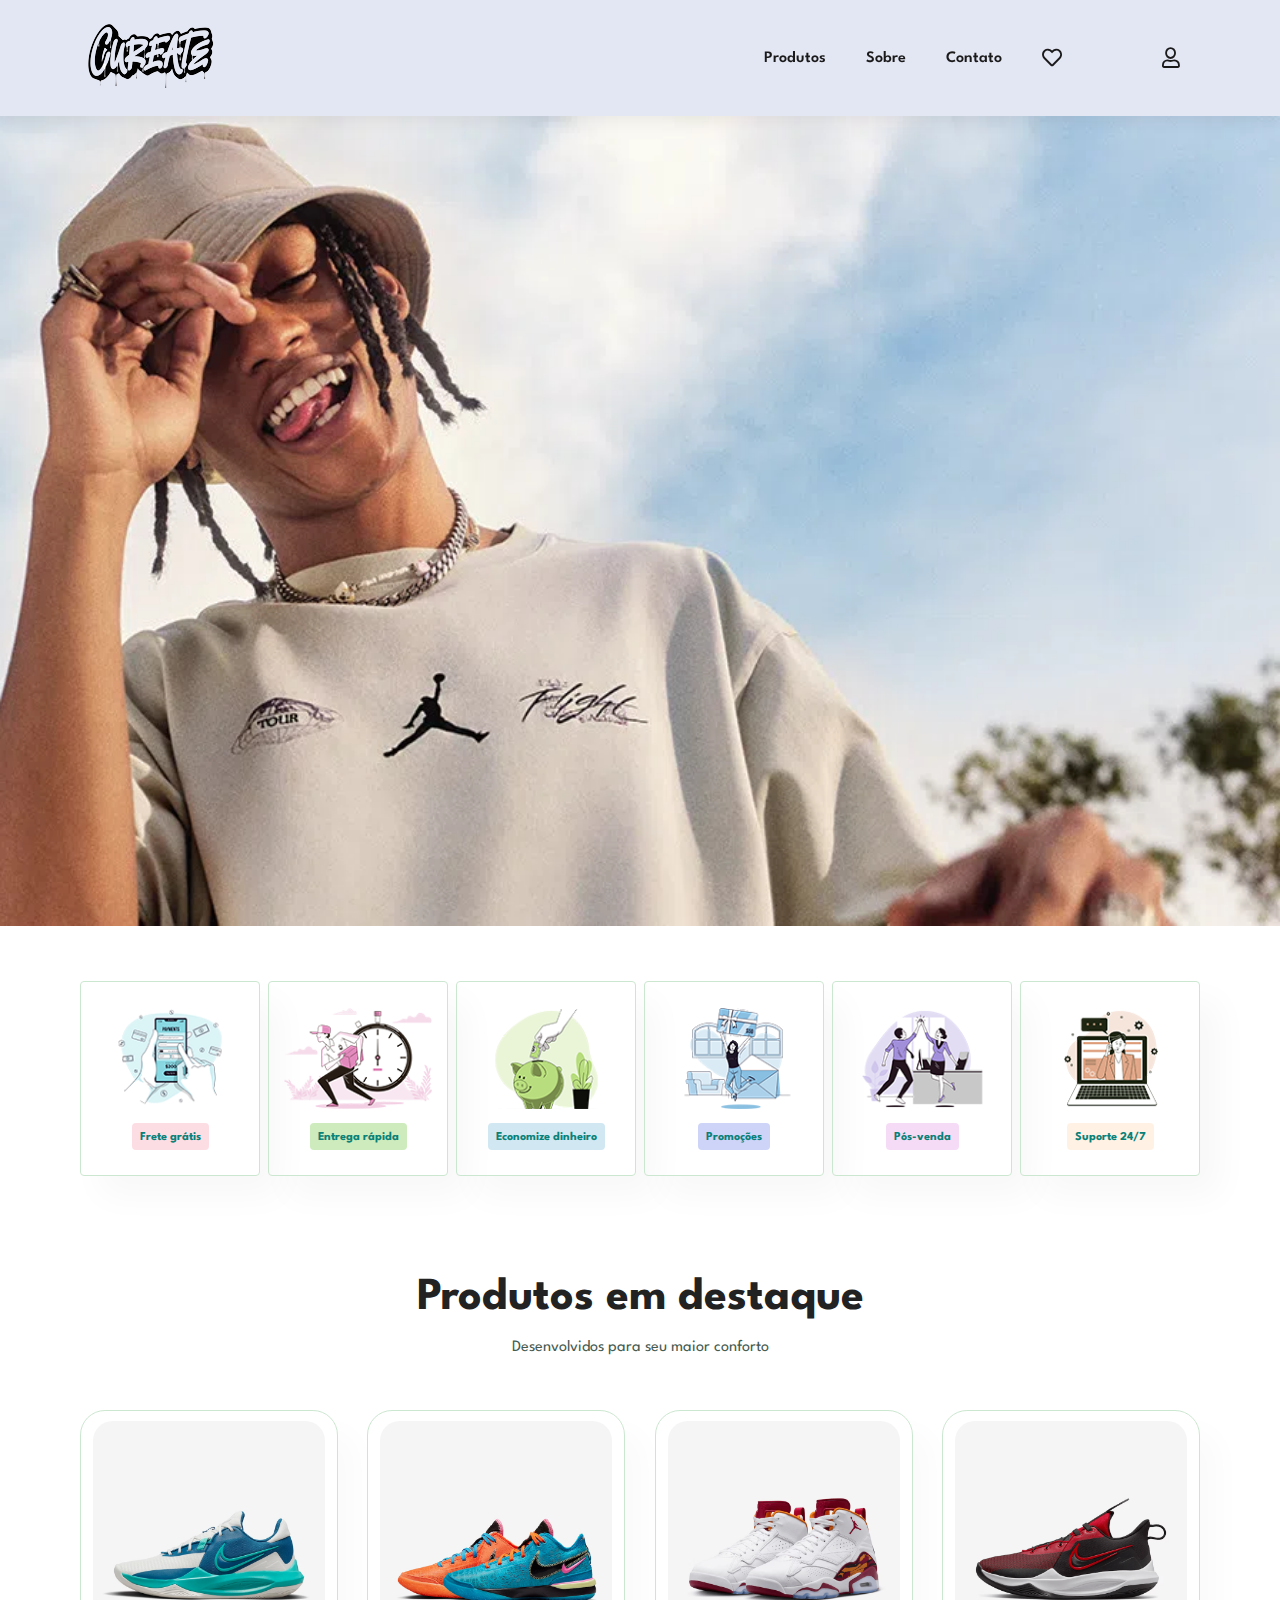
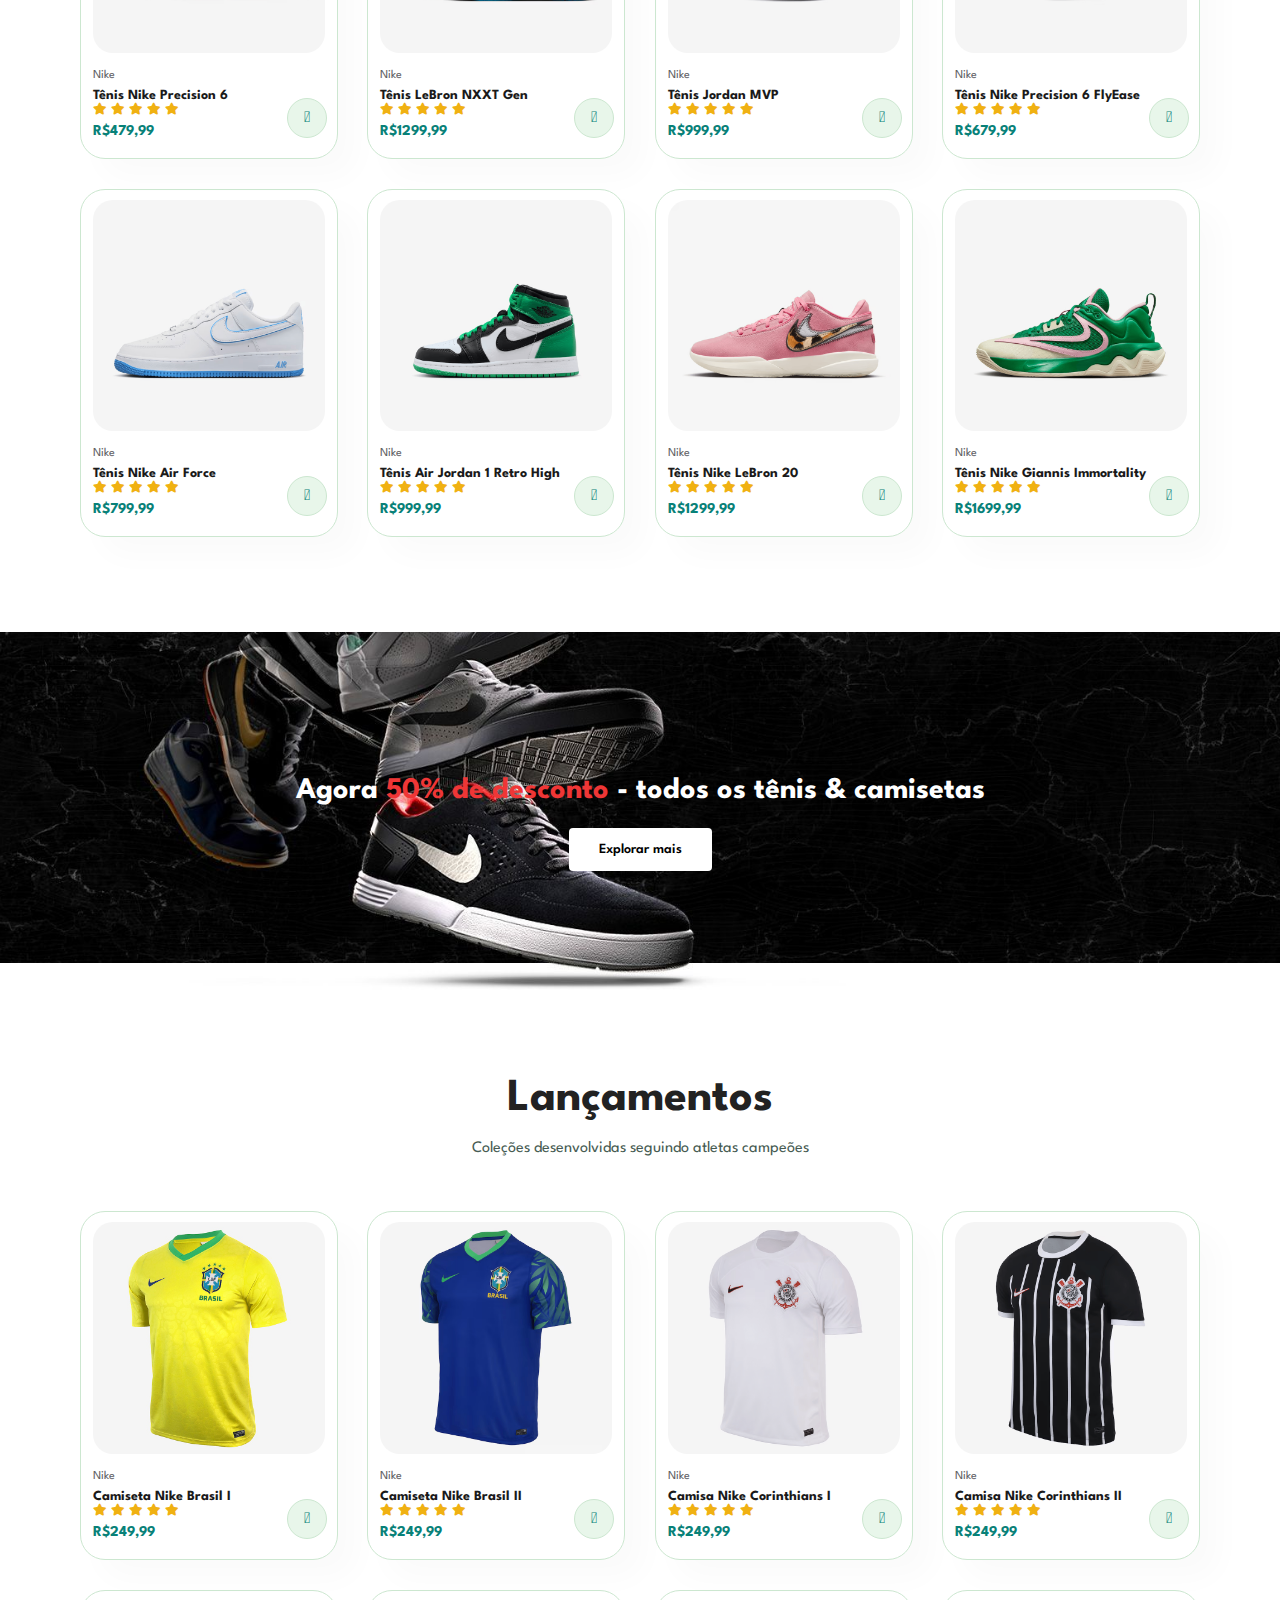
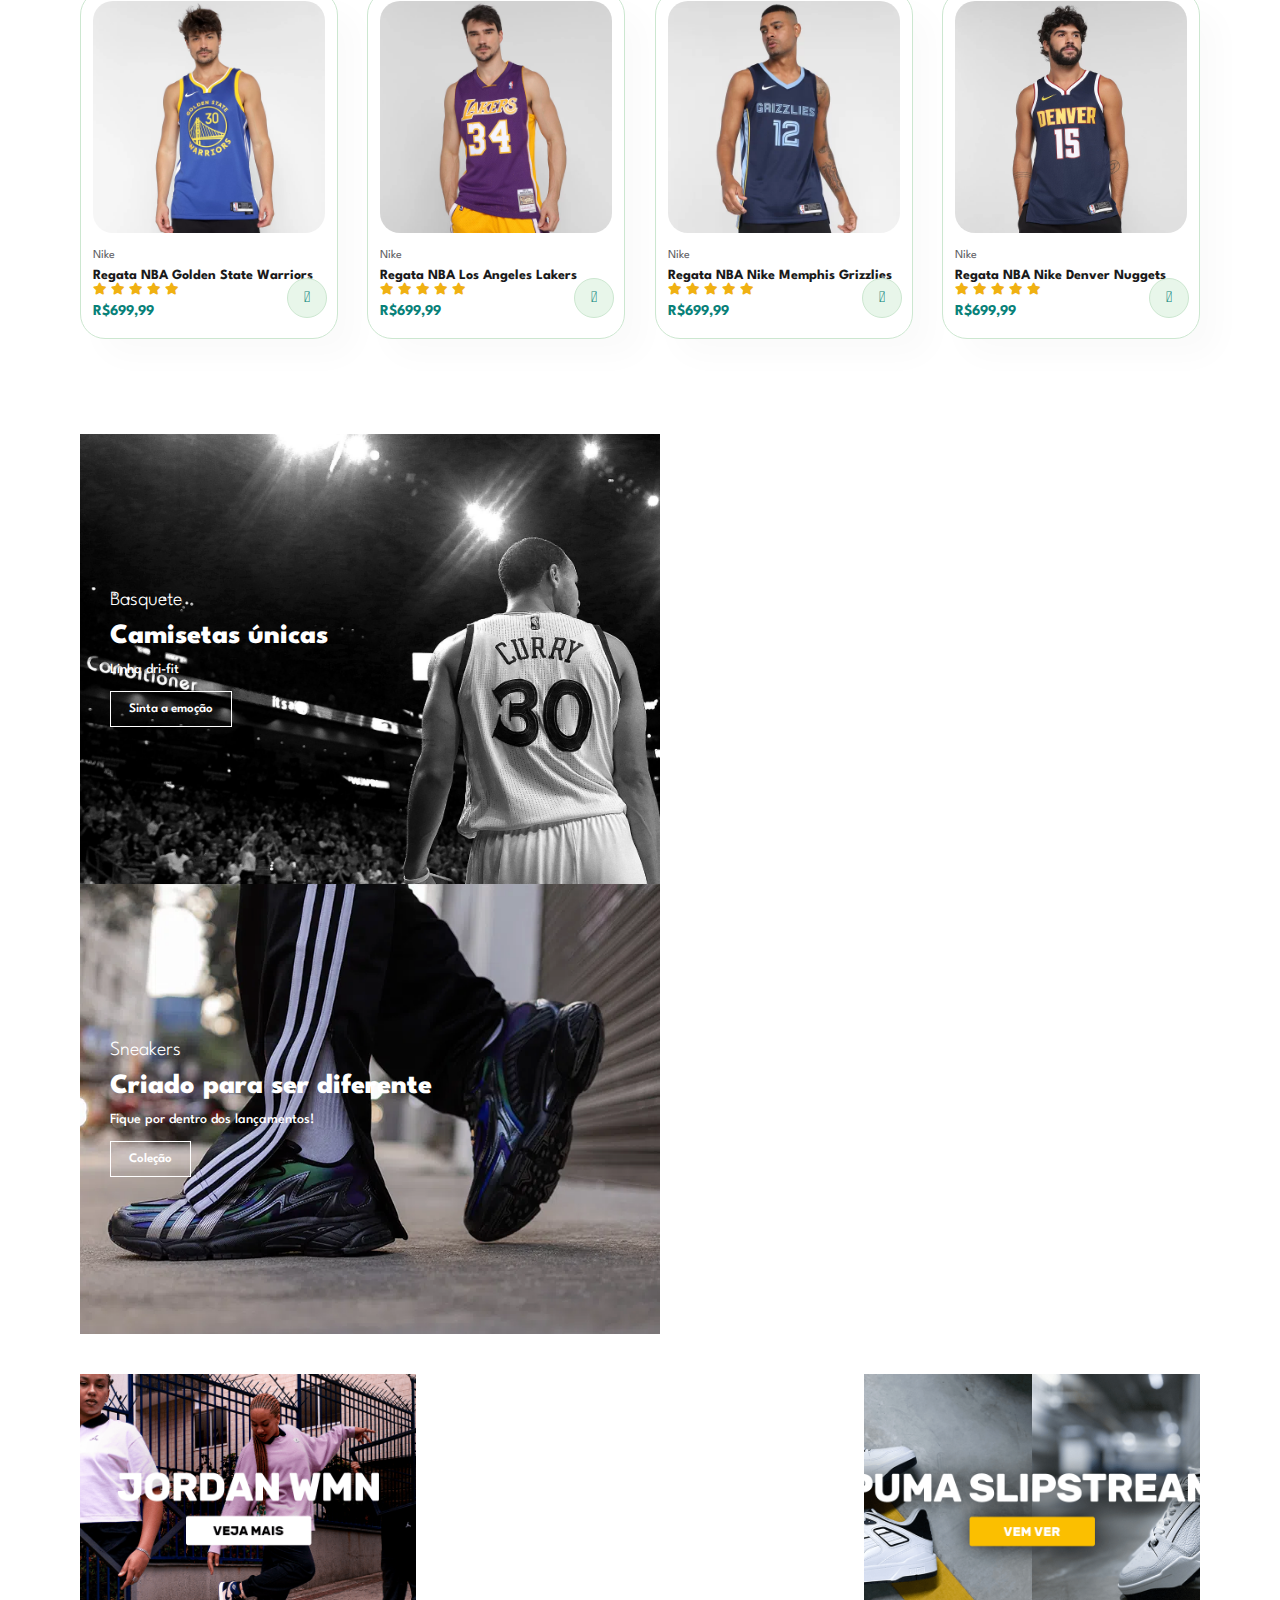
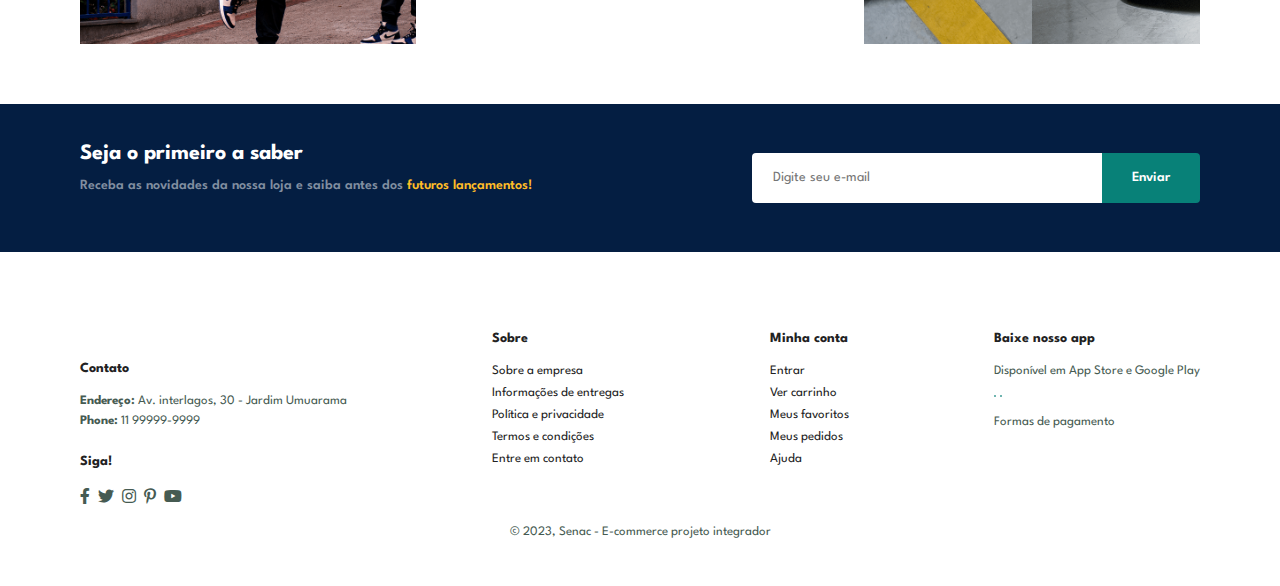
==== index.html @ 11663c6a "página principal completa" ====
<!DOCTYPE html>
<html lang="pt-BR">

<head>
    <meta charset="UTF-8">
    <meta http-equiv="X-UA-Compatible" content="IE=edge">
    <meta name="viewport" content="width=device-width, initial-scale=1.0">
    <meta name="author" content="Juan Souza, Maria Helena, Pedro Ferreira, Juliana Camargo, Thiago shigueto">
    <title>Cureate</title>
    <link rel="stylesheet" href="https://pro.fontawesome.com/releases/v5.10.0/css/all.css" />

    <link rel="stylesheet" href="assets/css/style.css">
</head>

<body>

    <section id="header">
        <a href="index.html"><img src="assets/img/front-end/logo.png" class="logo" alt=""></a>

        <div>
            <ul id="navbar">
                <li><a href="#">Produtos</a></li>
                <li><a href="#">Sobre</a></li>
                <li><a href="#">Contato</a></li>
                <li id="lg-bag"><a href="#"><i class="fas fa-heart"></i></a></li>
                <li id="lg-bag"><a href="#"><i class="far fa-shopping-bag"></i></a></li>
                <li id="lg-bag"><a href="#"><i class="fas fa-user"></i></a></li>
                <a href="#" id="close"><i class="far fa-times"></i></a>
            </ul>
        </div>
        <div id="mobile">
            <a href="#"><i class="fas fa-heart"></i></a>
            <a href="#"><i class="far fa-shopping-bag"></i></a>
            <a href="#"><i class="fas fa-user"></i></a>
            <i id="bar" class="fas fa-outdent"></i>
        </div>
    </section>

    <section id="hero">
    </section>

    <section id="feature" class="section-p1">
        <div class="fe-box">
            <img src="assets/img/front-end/caracteristicas/f1.png" alt="">
            <h6>Frete grátis</h6>
        </div>
        <div class="fe-box">
            <img src="assets/img/front-end/caracteristicas/f2.png" alt="">
            <h6>Entrega rápida</h6>
        </div>
        <div class="fe-box">
            <img src="assets/img/front-end/caracteristicas/f3.png" alt="">
            <h6>Economize dinheiro</h6>
        </div>
        <div class="fe-box">
            <img src="assets/img/front-end/caracteristicas/f4.png" alt="">
            <h6>Promoções</h6>
        </div>
        <div class="fe-box">
            <img src="assets/img/front-end/caracteristicas/f5.png" alt="">
            <h6>Pós-venda</h6>
        </div>
        <div class="fe-box">
            <img src="assets/img/front-end/caracteristicas/f6.png" alt="">
            <h6>Suporte 24/7</h6>
        </div>
    </section>

    <section id="product1" class="section-p1">
        <h2>Produtos em destaque</h2>
        <p>Desenvolvidos para seu maior conforto</p>
        <div class="pro-container">
            <div class="pro">
                <img src="assets/img/front-end/produtos/tênis/Tênis Nike Precision 6 Masculino/Nike Precision01.png" alt="">
                <div class="des">
                    <span>Nike</span>
                    <h5>Tênis Nike Precision 6</h5>
                    <div class="star">
                        <i class="fas fa-star"></i>
                        <i class="fas fa-star"></i>
                        <i class="fas fa-star"></i>
                        <i class="fas fa-star"></i>
                        <i class="fas fa-star"></i>
                    </div>
                    <h4>R$479,99</h4>
                </div>
                <a href="#"><i class="fal fa-shopping-cart cart"></i></a>
            </div>
            <div class="pro">
                <img src="assets/img/front-end/produtos/tênis/LeBron NXXT Gen/LeBron NXXT Gen01.png" alt="">
                <div class="des">
                    <span>Nike</span>
                    <h5>Tênis LeBron NXXT Gen</h5>
                    <div class="star">
                        <i class="fas fa-star"></i>
                        <i class="fas fa-star"></i>
                        <i class="fas fa-star"></i>
                        <i class="fas fa-star"></i>
                        <i class="fas fa-star"></i>
                    </div>
                    <h4>R$1299,99</h4>
                </div>
                <a href="#"><i class="fal fa-shopping-cart cart"></i></a>
            </div>
            <div class="pro">
                <img src="assets/img/front-end/produtos/tênis/Tênis Jordan MVP Masculino/Tênis Jordan MVP Masculino01.png" alt="">
                <div class="des">
                    <span>Nike</span>
                    <h5>Tênis Jordan MVP</h5>
                    <div class="star">
                        <i class="fas fa-star"></i>
                        <i class="fas fa-star"></i>
                        <i class="fas fa-star"></i>
                        <i class="fas fa-star"></i>
                        <i class="fas fa-star"></i>
                    </div>
                    <h4>R$999,99</h4>
                </div>
                <a href="#"><i class="fal fa-shopping-cart cart"></i></a>
            </div>
            <div class="pro">
                <img src="assets/img/front-end/produtos/tênis/Tênis Nike Precision 6 FlyEase Masculino/Tênis Nike Precision 6 FlyEase Masculino01.png" alt="">
                <div class="des">
                    <span>Nike</span>
                    <h5>Tênis Nike Precision 6 FlyEase</h5>
                    <div class="star">
                        <i class="fas fa-star"></i>
                        <i class="fas fa-star"></i>
                        <i class="fas fa-star"></i>
                        <i class="fas fa-star"></i>
                        <i class="fas fa-star"></i>
                    </div>
                    <h4>R$679,99</h4>
                </div>
                <a href="#"><i class="fal fa-shopping-cart cart"></i></a>
            </div>
            <div class="pro">
                <img src="assets/img/front-end/produtos/tênis/Tênis Nike Air Force 1 '07 Masculino/Tênis Nike Air Force01.png" alt="">
                <div class="des">
                    <span>Nike</span>
                    <h5>Tênis Nike Air Force</h5>
                    <div class="star">
                        <i class="fas fa-star"></i>
                        <i class="fas fa-star"></i>
                        <i class="fas fa-star"></i>
                        <i class="fas fa-star"></i>
                        <i class="fas fa-star"></i>
                    </div>
                    <h4>R$799,99</h4>
                </div>
                <a href="#"><i class="fal fa-shopping-cart cart"></i></a>
            </div>
            <div class="pro">
                <img src="assets/img/front-end/produtos/tênis/Air Jordan 1 Retro High OG GS Lucky Green/Air Jordan 1 Retro High01.png" alt="">
                <div class="des">
                    <span>Nike</span>
                    <h5>Tênis Air Jordan 1 Retro High</h5>
                    <div class="star">
                        <i class="fas fa-star"></i>
                        <i class="fas fa-star"></i>
                        <i class="fas fa-star"></i>
                        <i class="fas fa-star"></i>
                        <i class="fas fa-star"></i>
                    </div>
                    <h4>R$999,99</h4>
                </div>
                <a href="#"><i class="fal fa-shopping-cart cart"></i></a>
            </div>
            <div class="pro">
                <img src="assets/img/front-end/produtos/tênis/Tênis Nike LeBron 20 Masculino/Tênis Nike LeBron 20 Masculino01.png" alt="">
                <div class="des">
                    <span>Nike</span>
                    <h5>Tênis Nike LeBron 20</h5>
                    <div class="star">
                        <i class="fas fa-star"></i>
                        <i class="fas fa-star"></i>
                        <i class="fas fa-star"></i>
                        <i class="fas fa-star"></i>
                        <i class="fas fa-star"></i>
                    </div>
                    <h4>R$1299,99</h4>
                </div>
                <a href="#"><i class="fal fa-shopping-cart cart"></i></a>
            </div>
            <div class="pro">
                <img src="assets/img/front-end/produtos/tênis/Tênis Nike Giannis Immortality 3 Masculino/Tênis Nike Giannis Immortality 3 Masculino01.png" alt="">
                <div class="des">
                    <span>Nike</span>
                    <h5>Tênis Nike Giannis Immortality</h5>
                    <div class="star">
                        <i class="fas fa-star"></i>
                        <i class="fas fa-star"></i>
                        <i class="fas fa-star"></i>
                        <i class="fas fa-star"></i>
                        <i class="fas fa-star"></i>
                    </div>
                    <h4>R$1699,99</h4>
                </div>
                <a href="#"><i class="fal fa-shopping-cart cart"></i></a>
            </div>
        </div>
    </section>

    <section id="banner" class="section-m1">
        <h2>Agora <span>50% de desconto</span> - todos os tênis & camisetas</h2>
        <button class="normal">Explorar mais</button>
    </section>

    <section id="product1" class="section-p1">
        <h2>Lançamentos</h2>
        <p>Coleções desenvolvidas seguindo atletas campeões</p>
        <div class="pro-container">
            <div class="pro">
                <img src="assets/img/front-end/produtos/camisetas/Camiseta Nike Brasil I/Camiseta Nike Brasil I01.jpg" alt="">
                <div class="des">
                    <span>Nike</span>
                    <h5>Camiseta Nike Brasil I</h5>
                    <div class="star">
                        <i class="fas fa-star"></i>
                        <i class="fas fa-star"></i>
                        <i class="fas fa-star"></i>
                        <i class="fas fa-star"></i>
                        <i class="fas fa-star"></i>
                    </div>
                    <h4>R$249,99</h4>
                </div>
                <a href="#"><i class="fal fa-shopping-cart cart"></i></a>
            </div>
            <div class="pro">
                <img src="assets/img/front-end/produtos/camisetas/Camiseta Nike Brasil II/Camiseta Nike Brasil II01.png" alt="">
                <div class="des">
                    <span>Nike</span>
                    <h5>Camiseta Nike Brasil II</h5>
                    <div class="star">
                        <i class="fas fa-star"></i>
                        <i class="fas fa-star"></i>
                        <i class="fas fa-star"></i>
                        <i class="fas fa-star"></i>
                        <i class="fas fa-star"></i>
                    </div>
                    <h4>R$249,99</h4>
                </div>
                <a href="#"><i class="fal fa-shopping-cart cart"></i></a>
            </div>
            <div class="pro">
                <img src="assets/img/front-end/produtos/camisetas/Camisa Nike Corinthians I/Camisa Nike Corinthians I01.png" alt="">
                <div class="des">
                    <span>Nike</span>
                    <h5>Camisa Nike Corinthians I</h5>
                    <div class="star">
                        <i class="fas fa-star"></i>
                        <i class="fas fa-star"></i>
                        <i class="fas fa-star"></i>
                        <i class="fas fa-star"></i>
                        <i class="fas fa-star"></i>
                    </div>
                    <h4>R$249,99</h4>
                </div>
                <a href="#"><i class="fal fa-shopping-cart cart"></i></a>
            </div>
            <div class="pro">
                <img src="assets/img/front-end/produtos/camisetas/Camisa Nike Corinthians II/Camisa Nike Corinthians II01.png" alt="">
                <div class="des">
                    <span>Nike</span>
                    <h5>Camisa Nike Corinthians II</h5>
                    <div class="star">
                        <i class="fas fa-star"></i>
                        <i class="fas fa-star"></i>
                        <i class="fas fa-star"></i>
                        <i class="fas fa-star"></i>
                        <i class="fas fa-star"></i>
                    </div>
                    <h4>R$249,99</h4>
                </div>
                <a href="#"><i class="fal fa-shopping-cart cart"></i></a>
            </div>
            <div class="pro">
                <img src="assets/img/front-end/produtos/camisetas/Regata NBA Golden State Warriors/Regata NBA Golden State Warriors01.webp" alt="">
                <div class="des">
                    <span>Nike</span>
                    <h5>Regata NBA Golden State Warriors</h5>
                    <div class="star">
                        <i class="fas fa-star"></i>
                        <i class="fas fa-star"></i>
                        <i class="fas fa-star"></i>
                        <i class="fas fa-star"></i>
                        <i class="fas fa-star"></i>
                    </div>
                    <h4>R$699,99</h4>
                </div>
                <a href="#"><i class="fal fa-shopping-cart cart"></i></a>
            </div>
            <div class="pro">
                <img src="assets/img/front-end/produtos/camisetas/Regata NBA Los Angeles Lakers/Regata NBA Los Angeles Lakers01.webp" alt="">
                <div class="des">
                    <span>Nike</span>
                    <h5>Regata NBA Los Angeles Lakers</h5>
                    <div class="star">
                        <i class="fas fa-star"></i>
                        <i class="fas fa-star"></i>
                        <i class="fas fa-star"></i>
                        <i class="fas fa-star"></i>
                        <i class="fas fa-star"></i>
                    </div>
                    <h4>R$699,99</h4>
                </div>
                <a href="#"><i class="fal fa-shopping-cart cart"></i></a>
            </div>
            <div class="pro">
                <img src="assets/img/front-end/produtos/camisetas/Regata NBA Nike Memphis Grizzlies/Regata NBA Nike Memphis Grizzlies01.webp" alt="">
                <div class="des">
                    <span>Nike</span>
                    <h5>Regata NBA Nike Memphis Grizzlies</h5>
                    <div class="star">
                        <i class="fas fa-star"></i>
                        <i class="fas fa-star"></i>
                        <i class="fas fa-star"></i>
                        <i class="fas fa-star"></i>
                        <i class="fas fa-star"></i>
                    </div>
                    <h4>R$699,99</h4>
                </div>
                <a href="#"><i class="fal fa-shopping-cart cart"></i></a>
            </div>
            <div class="pro">
                <img src="assets/img/front-end/produtos/camisetas/Regata NBA Nike Denver Nuggets/Regata NBA Nike Denver Nuggets01.webp" alt="">
                <div class="des">
                    <span>Nike</span>
                    <h5>Regata NBA Nike Denver Nuggets</h5>
                    <div class="star">
                        <i class="fas fa-star"></i>
                        <i class="fas fa-star"></i>
                        <i class="fas fa-star"></i>
                        <i class="fas fa-star"></i>
                        <i class="fas fa-star"></i>
                    </div>
                    <h4>R$699,99</h4>
                </div>
                <a href="#"><i class="fal fa-shopping-cart cart"></i></a>
            </div>
        </div>
    </section>

    <section id="sm-banner" class="section-p1">
        <div class="banner-box">
            <h4>Basquete</h4>
            <h2>Camisetas únicas</h2>
            <span>Linha dri-fit</span>
            <button class="white">Sinta a emoção</button>
        </div>
        <div class="banner-box banner-box2">
            <h4>Sneakers</h4>
            <h2>Criado para ser diferente</h2>
            <span>Fique por dentro dos lançamentos!</span>
            <button class="white">Coleção</button>
        </div>
    </section>

    <section id="banner3">
        <div class="banner-box">
        </div>
        <div class="banner-box banner-box2">
        </div>
        <div class="banner-box banner-box3">
        </div>
    </section>

    <section id="newsletter" class="section-p1 section-m1">
        <div class="newstext">
            <h4>Seja o primeiro a saber</h4>
            <p>Receba as novidades da nossa loja e saiba antes dos <span>futuros lançamentos!</span> </p>
        </div>
        <div class="form">
            <input type="text" placeholder="Digite seu e-mail">
            <button class="normal">Enviar</button>
        </div>
    </section>

    <footer class="section-p1">
        <div class="col">
            <img class="logo" src="img/cureate01.png" alt="">
            <h4>Contato</h4>
            <p><strong>Endereço: </strong> Av. interlagos, 30 - Jardim Umuarama</p>
            <p><strong>Phone:</strong> 11 99999-9999</p>
            <div class="follow">
                <h4>Siga!</h4>
                <div class="icon">
                    <i class="fab fa-facebook-f"></i>
                    <i class="fab fa-twitter"></i>
                    <i class="fab fa-instagram"></i>
                    <i class="fab fa-pinterest-p"></i>
                    <i class="fab fa-youtube"></i>
                </div>
            </div>
        </div>

        <div class="col">
            <h4>Sobre</h4>
            <a href="#">Sobre a empresa</a>
            <a href="#">Informações de entregas</a>
            <a href="#">Política e privacidade</a>
            <a href="#">Termos e condições</a>
            <a href="#">Entre em contato</a>
        </div>

        <div class="col">
            <h4>Minha conta</h4>
            <a href="#">Entrar</a>
            <a href="#">Ver carrinho</a>
            <a href="#">Meus favoritos</a>
            <a href="#">Meus pedidos</a>
            <a href="#">Ajuda</a>
        </div>

        <div class="col install">
            <h4>Baixe nosso app</h4>
            <p>Disponível em App Store e Google Play</p>
            <div class="row">
                <img src="img/pay/app.jpg" alt="">
                <img src="img/pay/play.jpg" alt="">
            </div>
            <p>Formas de pagamento</p>
            <img src="img/pay/pay.png" alt="">
        </div>

        <div class="copyright">
            <p>© 2023, Senac - E-commerce projeto integrador</p>
        </div>
    </footer>


    <script src="assets/js/script.js"></script>
</body>

</html>
---- assets/css/style.css ----
@import url('https://fonts.googleapis.com/css2?family=Spartan:wght@100;200;300;400;500;600;700;800;900&display=swap');
* {
    margin: 0;
    padding: 0;
    box-sizing: border-box;
    font-family: 'Spartan', sans-serif;
}

html {
    scroll-behavior: smooth;
}

h1 {
    font-size: 50px;
    line-height: 64px;
    color: #222;
}

h2 {
    font-size: 46px;
    line-height: 54px;
    color: #222;
}

h4 {
    font-size: 20px;
    color: #222;
}

h6 {
    font-weight: 700;
    font-size: 12px;
}

p {
    font-size: 16px;
    color: #465b52;
    margin: 15px 0 20px 0;
}

button.normal {
    font-size: 14px;
    font-weight: 600;
    padding: 15px 30px;
    color: #000;
    background-color: #fff;
    border-radius: 4px;
    cursor: pointer;
    border: none;
    outline: none;
    transition: 0.2s;
}

button.white {
    background: transparent;
    padding: 11px 18px;
    font-size: 13px;
    font-weight: 600;
    color: #fff;
    outline: none;
    border: 1px solid #fff;
    cursor: pointer;
    transition: 0.2 ease;
}

.section-p1 {
    padding: 40px 80px;
}

.section-m1 {
    margin: 40px 0;
}

body {
    width: 100%;
}

#header {
    display: flex;
    align-items: center;
    justify-content: space-between;
    padding: 20px 80px;
    background: #E3E6F3;
    position: sticky;
    top: 0;
    left: 0;
    z-index: 999;
    box-shadow: 0 5px 15px rgba(0, 0, 0, 0.06);
}

#navbar {
    display: flex;
    align-items: center;
    justify-content: center;
}

#navbar li {
    list-style: none;
    padding: 0 20px;
    position: relative;
}

#navbar li a {
    text-decoration: none;
    font-size: 16px;
    font-weight: 600;
    color: #1a1a1a;
    transition: 0.3s ease;
}

#navbar li a:hover,
#navbar li a.active {
    color: #088178;
}

#navbar li a.active::after,
#navbar li a:hover::after {
    content: "";
    width: 30%;
    height: 2px;
    background: #088178;
    position: absolute;
    bottom: -4px;
    left: 20px;
}

#navbar li a i {
    font-weight: 500;
    font-size: 20px;
}

#mobile {
    display: none;
    align-items: center;
}

#close {
    display: none;
}

#hero {
    display: flex;
    flex-direction: column;
    align-items: flex-start;
    justify-content: center;
    padding: 0 80px;
    background-image: url("/assets/img/front-end/banner/banner-principal.webp");
    width: 100%;
    height: 90vh;
    background-size: cover;
    background-position: top 25% right 0;
}

#hero h4 {
    padding-bottom: 15px;
}

#hero h1 {
    color: #088178;
}

#hero button {
    background-image: url("img/button.png");
    background-color: transparent;
    color: #088178;
    border: 0;
    padding: 14px 80px 14px 65px;
    background-repeat: no-repeat;
    cursor: pointer;
    font-weight: 700;
    font-size: 15px;
}

#feature {
    display: flex;
    align-items: center;
    justify-content: space-between;
    flex-wrap: wrap;
}

#feature .fe-box {
    width: 180px;
    text-align: center;
    padding: 25px 15px;
    border-radius: 4px;
    border: 1px solid #cce7d0;
    box-shadow: 20px 20px 34px rgba(0, 0, 0, .03);
    transition: 0.3s ease;
    margin: 15px 0;
}

#feature .fe-box:hover {
    box-shadow: 10px 10px 54px rgba(70, 62, 221, 0.1);
}

#feature .fe-box img {
    width: 100%;
    margin-bottom: 10px;
}

#feature .fe-box h6 {
    display: inline-block;
    padding: 9px 8px 6px 8px;
    line-height: 1;
    border-radius: 4px;
    color: #088178;
    background-color: #fddde4;
}

#feature .fe-box:nth-child(2) h6 {
    background-color: #cdebbc;
}

#feature .fe-box:nth-child(3) h6 {
    background-color: #d1e8f2;
}

#feature .fe-box:nth-child(4) h6 {
    background-color: #cdd4f8;
}

#feature .fe-box:nth-child(5) h6 {
    background-color: #f6dbf6;
}

#feature .fe-box:nth-child(6) h6 {
    background-color: #fff2e5;
}

#product1 {
    text-align: center;
}

#product1 .pro-container {
    display: flex;
    flex-wrap: wrap;
    justify-content: space-between;
    padding-top: 20px;
}

#product1 .pro {
    width: 23%;
    min-width: 250px;
    padding: 10px 12px;
    border: 1px solid #cce7d0;
    border-radius: 25px;
    transition: .2s;
    position: relative;
    cursor: pointer;
    box-shadow: 20px 20px 30px rgba(0, 0, 0, 0.02);
    margin: 15px 0;
}

#product1 .pro:hover {
    box-shadow: 20px 20px 30px rgba(0, 0, 0, 0.06);
}

#product1 .pro img {
    width: 100%;
    border-radius: 20px;
}

#product1 .pro .des {
    text-align: start;
    padding: 10px 0;
}

#product1 .pro .des span {
    color: #606063;
    font-size: 12px;
}

#product1 .pro .des h5 {
    padding-top: 7px;
    color: #1a1a1a;
    font-size: 14px;
    transition: 0.2s;
}

#product1 .pro:hover .des h5 {
    color: #088178;
}

#product1 .pro .des i {
    color: rgb(240, 177, 18);
    font-size: 12px;
}

#product1 .pro .des h4 {
    padding-top: 7px;
    font-size: 15px;
    font-weight: 700;
    color: #088178;
}

#product1 .pro .cart {
    width: 40px;
    height: 40px;
    line-height: 40px;
    border-radius: 50px;
    background-color: #e8f6ea;
    font-weight: 500;
    color: #088178;
    border: 1px solid #cce7d0;
    transition: 0.2s;
    position: absolute;
    bottom: 20px;
    right: 10px;
}

#product1 .pro .cart:hover {
    color: #fff;
    background: #088178;
    font-weight: 400;
}

#banner {
    background-image: url("/assets/img/front-end/banner/banner-nike.jpg");
    width: 100%;
    height: 40vh;
    background-size: cover;
    background-position: center;
    display: flex;
    flex-direction: column;
    align-items: center;
    justify-content: center;
    text-align: center;
}

#banner h4 {
    color: #fff;
    font-size: 16px;
}

#banner h2 {
    color: #fff;
    font-size: 30px;
    padding: 10px 0;
}

#banner h2 span {
    color: #ef3636;
}

#banner button:hover {
    background: #088178;
    color: #fff;
}

#sm-banner {
    display: flex;
    justify-content: space-between;
    flex-wrap: wrap;
}

#sm-banner .banner-box {
    background-image: url("/assets/img/front-end/banner/banner-secundario01.jpg");
    min-width: 580px;
    height: 50vh;
    background-size: cover;
    background-position: center;
    display: flex;
    flex-direction: column;
    justify-content: center;
    align-items: flex-start;
    padding: 30px;
}

#sm-banner .banner-box2 {
    background-image: url("/assets/img/front-end/banner/banner-secundario02.png");
}

#sm-banner h4 {
    color: #fff;
    font-size: 20px;
    font-weight: 300;
}

#sm-banner h2 {
    color: #fff;
    font-size: 28px;
    font-weight: 800;
}

#sm-banner span {
    color: #fff;
    font-size: 14px;
    font-weight: 500;
    padding-bottom: 15px;
}

#sm-banner .banner-box:hover button,
#sm-banner .banner-box2:hover button {
    background: #088178;
    border: 1px solid #088178;
    transition: 0.2s ease;
}

#banner3 {
    display: flex;
    justify-content: space-between;
    flex-wrap: wrap;
    padding: 0 80px;
}

#banner3 .banner-box {
    background-image: url("/assets/img/front-end/banner/banner-jordanwmn.png");
    min-width: 30%;
    height: 30vh;
    background-size: cover;
    background-position: center;
    display: flex;
    flex-direction: column;
    justify-content: center;
    align-items: flex-start;
    padding: 20px;
    margin-bottom: 20px;
}

#banner3 .banner-box2 {
    background-image: url("/assets/img/front-end/banner/banner-central.png");
}

#banner3 .banner-box3 {
    background-image: url("/assets/img/front-end/banner/banner-puma.png");
}

#banner3 h2 {
    color: #fff;
    font-weight: 900;
    font-size: 22px;
}

#banner3 h3 {
    font-size: 15px;
    font-weight: 800;
    color: #ec544e;
}

#newsletter {
    background-image: url("img/banner/b14.png");
    background-repeat: no-repeat;
    background-position: 20% 30%;
    background-color: #041e42;
    display: flex;
    align-items: center;
    justify-content: space-between;
    flex-wrap: wrap;
}

#newsletter h4 {
    font-size: 22px;
    font-weight: 700;
    color: #fff;
}

#newsletter p {
    font-size: 14px;
    font-weight: 600;
    color: #818ea0;
}

#newsletter p span {
    color: #ffbd27;
}

#newsletter input {
    height: 3.125rem;
    padding: 0 1.25rem;
    font-size: 14px;
    width: 100%;
    border: 1px solid transparent;
    border-radius: 4px;
    border-top-right-radius: 0px;
    border-bottom-right-radius: 0px;
    outline: none;
}

#newsletter .form {
    display: flex;
    width: 40%;
}

#newsletter button {
    background-color: #088178;
    color: #fff;
    white-space: nowrap;
    border-top-left-radius: 0px;
    border-bottom-left-radius: 0px;
}

footer {
    display: flex;
    flex-wrap: wrap;
    justify-content: space-between;
}

footer .logo {
    margin-bottom: 30px;
}

footer .follow {
    margin-top: 20px;
}

footer .follow i {
    color: #465b52;
    padding-right: 4px;
    cursor: pointer;
}

footer h4 {
    font-size: 14px;
    padding-bottom: 20px;
}

footer p {
    font-size: 13px;
    margin: 0 0 8px 0;
}

footer .col {
    display: flex;
    flex-direction: column;
    align-items: flex-start;
    margin-bottom: 20px;
}

footer a {
    font-size: 13px;
    text-decoration: none;
    margin-bottom: 10px;
    color: #222;
}

footer .install .row img {
    border: 1px solid #088178;
    border-radius: 6px;
}

footer .install img {
    margin: 10px 0 15px 0;
}

footer .copyright {
    width: 100%;
    text-align: center;
}

footer .follow i:hover,
footer a:hover {
    color: #088178;
}


/* Shop Page */

#page-header {
    height: 40vh;
    display: flex;
    flex-direction: column;
    justify-content: center;
    text-align: center;
    background-image: url("img/banner/b1.jpg");
    background-size: cover;
    padding: 14px;
}

#page-header h2,
#page-header p {
    color: #fff;
}

#pagination {
    text-align: center;
}

#pagination a {
    text-decoration: none;
    background: #088178;
    padding: 15px 20px;
    border-radius: 4px;
    color: #fff;
    font-weight: 600;
}

#pagination a i {
    font-size: 16px;
    font-weight: 600;
}


/* Single Product */

#prodetails {
    display: flex;
    margin-top: 20px;
}

#prodetails .single-pro-image {
    width: 40%;
    margin-right: 50px;
}

.small-img-group {
    display: flex;
    justify-content: space-between;
}

.small-img-col {
    flex-basis: 24%;
    cursor: pointer;
}

#prodetails .single-pro-details {
    width: 50%;
    padding-top: 30px;
}

#prodetails .single-pro-details h4 {
    padding: 40px 0 20px 0;
}

#prodetails .single-pro-details h2 {
    font-size: 26px;
}

#prodetails .single-pro-details select {
    display: block;
    padding: 5px 10px;
    margin-bottom: 10px;
}

#prodetails .single-pro-details input {
    width: 50px;
    height: 47px;
    padding-left: 10px;
    font-size: 16px;
    margin-right: 10px;
}

#prodetails .single-pro-details input:focus {
    outline: none;
}

#prodetails .single-pro-details button {
    background: #088178;
    color: #fff;
}

#prodetails .single-pro-details span {
    line-height: 25px;
}


/* Blog Page */

#blog {
    padding: 150px 150px 0 150px;
}

#page-header.blog-header {
    background-image: url("img/banner/b19.jpg");
}

#blog .blog-box {
    width: 100%;
    display: flex;
    flex-direction: row;
    align-items: center;
    position: relative;
    padding-bottom: 90px;
}

#blog .blog-img {
    width: 50%;
    margin-right: 40px;
}

#blog img {
    width: 100%;
    height: 300px;
    object-fit: cover;
}

#blog .blog-details {
    width: 50%;
}

#blog .blog-details a {
    text-decoration: none;
    font-size: 11px;
    color: #000;
    font-weight: 700;
    position: relative;
    transition: 0.3s;
}

#blog .blog-details a::after {
    content: "";
    width: 50px;
    height: 1px;
    background-color: #000;
    top: 4px;
    right: -60px;
    position: absolute;
}

#blog .blog-details a:hover {
    color: #088178;
}

#blog .blog-details a:hover::after {
    background-color: #088178;
}

#blog .blog-box h1 {
    position: absolute;
    font-weight: 700;
    font-size: 70px;
    color: #c9cbce;
    top: -40px;
    left: 0;
    z-index: -9;
}


/* About Page */

#page-header.about-header {
    background-image: url("img/about/banner.png");
}

#about-head {
    display: flex;
    align-items: center;
}

#about-head img {
    width: 50%;
    height: auto;
}

#about-head div {
    padding-left: 40px;
}

#about-app {
    display: flex;
    flex-direction: column;
    justify-content: center;
    text-align: center;
    align-items: center;
}

#about-app .video {
    width: 70%;
    height: 100%;
    margin-top: 30px;
}

#about-app .video video {
    width: 100%;
    height: 100%;
    border-radius: 20px;
}


/* Contact Page */

#contact-details {
    display: flex;
    align-items: center;
    justify-content: space-between;
}

#contact-details .details {
    width: 40%;
    display: flex;
    flex-direction: column;
    align-items: flex-start;
}

#contact-details .details span,
#form-details span {
    font-size: 12px;
}

#contact-details .details h2,
#form-details h2 {
    font-size: 26px;
    line-height: 35px;
    padding: 20px 0;
}

#contact-details .details h3 {
    font-size: 16px;
    padding-bottom: 15px;
}

#contact-details .details li {
    list-style: none;
    display: flex;
    padding: 10px 0;
}

#contact-details .details li i {
    font-size: 14px;
    padding-right: 22px;
}

#contact-details .details li p {
    margin: 0;
    font-size: 14px;
}

#contact-details .map {
    width: 55%;
    height: 400px;
}

#contact-details .map iframe {
    width: 100%;
    height: 100%;
}

#form-details {
    display: flex;
    justify-content: space-between;
    margin: 30px;
    padding: 80px;
    border: 1px solid #e1e1e1;
}

#form-details form {
    width: 65%;
    display: flex;
    flex-direction: column;
    align-items: flex-start;
}

#form-details form input,
#form-details form textarea {
    width: 100%;
    padding: 12px 15px;
    outline: none;
    margin-bottom: 20px;
    border: 1px solid #e1e1e1;
}

#form-details form button {
    background-color: #088178;
    color: #fff;
}

#form-details .people div {
    display: flex;
    align-items: flex-start;
    padding-bottom: 25px;
}

#form-details .people img {
    width: 65px;
    height: 65px;
    object-fit: cover;
    margin-right: 15px;
}

#form-details .people p {
    margin: 0;
    font-size: 13px;
    line-height: 25px;
}

#form-details .people p span {
    display: block;
    font-size: 16px;
    font-weight: 600;
    color: #000;
}


/* Cart Page */

#cart {
    overflow-x: auto;
}

#cart table {
    width: 100%;
    border-collapse: collapse;
    table-layout: fixed;
    white-space: nowrap;
}

#cart table img {
    width: 70px;
}

#cart table td:nth-child(1) {
    width: 100px;
    text-align: center;
}

#cart table td:nth-child(2) {
    width: 150px;
    text-align: center;
}

#cart table td:nth-child(3) {
    width: 250px;
    text-align: center;
}

#cart table td:nth-child(4),
#cart table td:nth-child(5),
#cart table td:nth-child(6) {
    width: 150px;
    text-align: center;
}

#cart table td:nth-child(5) input {
    width: 70px;
    padding: 10px 5px 10px 15px;
}

#cart table thead {
    border: 1px solid #e2e9e1;
    border-left: none;
    border-right: none;
}

#cart table thead td {
    font-weight: 700;
    text-transform: uppercase;
    font-size: 13px;
    padding: 18px 0;
}

#cart table tbody tr td {
    padding-top: 15px;
}

#cart table tbody td {
    font-size: 13px;
}

#cart-add {
    display: flex;
    flex-wrap: wrap;
    justify-content: space-between;
}

#cuopon {
    width: 50%;
    margin-bottom: 30px;
}

#cuopon h3,
#subtotal h3 {
    padding-bottom: 15px;
}

#cuopon input {
    padding: 10px 20px;
    outline: none;
    width: 60%;
    margin-right: 10px;
    border: 1px solid #e2e9e1;
}

#cuopon button,
#subtotal button {
    background: #088178;
    color: #fff;
    padding: 12px 20px;
}

#subtotal {
    width: 50%;
    margin-bottom: 30px;
    border: 1px solid #e2e9e1;
    padding: 30px;
}

#subtotal table {
    border-collapse: collapse;
    width: 100%;
    margin-bottom: 20px;
}

#subtotal table td {
    width: 50%;
    border: 1px solid #e2e9e1;
    padding: 10px;
    font-size: 13px;
}


/* Start Media Query */

@media (max-width:799px) {
    .section-p1 {
        padding: 40px;
    }
    #navbar {
        display: flex;
        flex-direction: column;
        justify-content: flex-start;
        align-items: flex-start;
        position: fixed;
        top: 0px;
        right: -300px;
        width: 300px;
        height: 100vh;
        background: #E3E6F3;
        box-shadow: 0 40px 60px rgba(0, 0, 0, 0.1);
        transition: 0.3s;
        padding: 80px 0 0 10px;
    }
    #navbar li {
        margin-bottom: 25px;
    }
    #navbar.active {
        right: 0;
    }
    #mobile {
        display: flex;
    }
    #mobile i {
        color: #1a1a1a;
        font-size: 24px;
        padding-left: 20px;
    }
    #bar {
        display: initial;
    }
    #close {
        display: initial;
        font-size: 24px;
        position: absolute;
        top: 30px;
        left: 30px;
        color: #222;
    }
    
    #lg-bag,
    #lg-search {
        display: none;
    }
    #hero {
        padding: 0 80px;
        height: 70vh;
        background-position: top 30% right 30%;
    }
    #feature {
        justify-content: center;
    }
    #feature .fe-box {
        margin: 15px;
    }
    #product1 .pro-container {
        justify-content: center;
    }
    #product1 .pro {
        margin: 15px;
    }
    #banner {
        height: 20vh;
    }
    #sm-banner .banner-box {
        min-width: 100%;
        height: 30vh;
        padding: 30px;
    }
    #banner3 {
        display: flex;
        justify-content: space-between;
        flex-wrap: wrap;
        padding: 0 40px;
    }
    #banner3 .banner-box {
        width: 28%;
    }
    #newsletter .form {
        width: 70%;
    }
    /* Contact Page */
    #form-details {
        padding: 40px;
    }
    #form-details form {
        width: 50%;
    }
}

@media (max-width:477px) {
    .section-p1 {
        padding: 20px;
    }
    h1 {
        font-size: 38px;
    }
    h2 {
        font-size: 32px;
    }
    #header {
        padding: 10px 30px;
    }
    #hero {
        padding: 0 20px;
        height: 70vh;
        background-position: 55%;
    }
    #feature {
        justify-content: space-between;
    }
    #feature .fe-box {
        width: 155px;
        margin: 0 0 15px 0;
    }
    #product1 .pro {
        width: 100%;
    }
    #banner {
        height: 40vh;
    }
    #sm-banner .banner-box {
        height: 40vh;
    }
    #sm-banner .banner-box {
        margin-top: 20px;
    }
    #banner3 {
        padding: 0 20px;
    }
    #banner3 .banner-box {
        width: 100%;
    }
    #newsletter {
        padding: 40px 20px;
    }
    #newsletter .form {
        width: 100%;
    }
    footer .copyright {
        text-align: start;
    }
    /* Blog Page */
    #blog {
        padding: 100px 20px 20px 20px;
    }
    #blog .blog-box {
        flex-direction: column;
        align-items: flex-start;
    }
    #blog .blog-img {
        width: 100%;
        margin-right: 0px;
        margin-bottom: 30px;
    }
    #blog .blog-details {
        width: 100%;
    }
    #about-app .video {
        width: 100%;
    }
    /* About Page */
    #about-head {
        flex-direction: column;
    }
    #about-head img {
        width: 100%;
    }
    #about-head div {
        padding-top: 20px;
        padding-left: 0px;
    }
    /* Contact Page */
    #contact-details .details {
        width: 100%;
        padding-bottom: 30px;
    }
    #contact-details .map {
        width: 100%;
    }
    #contact-details {
        flex-wrap: wrap;
    }
    #form-details {
        margin: 10px;
        padding: 30px 10px;
        flex-wrap: wrap;
    }
    #form-details form {
        width: 100%;
        padding-bottom: 30px;
    }
    /* Cart Page */
    #cart-add {
        flex-direction: column;
    }
    #cuopon,
    #subtotal {
        width: 100%;
    }
    #subtotal {
        padding: 20px;
    }
    /* SIngle Product */
    #prodetails {
        flex-direction: column;
    }
    #prodetails .single-pro-image {
        width: 100%;
        margin-right: 0px;
    }
    #prodetails .single-pro-details {
        width: 100%;
        padding-top: 30px;
    }
}
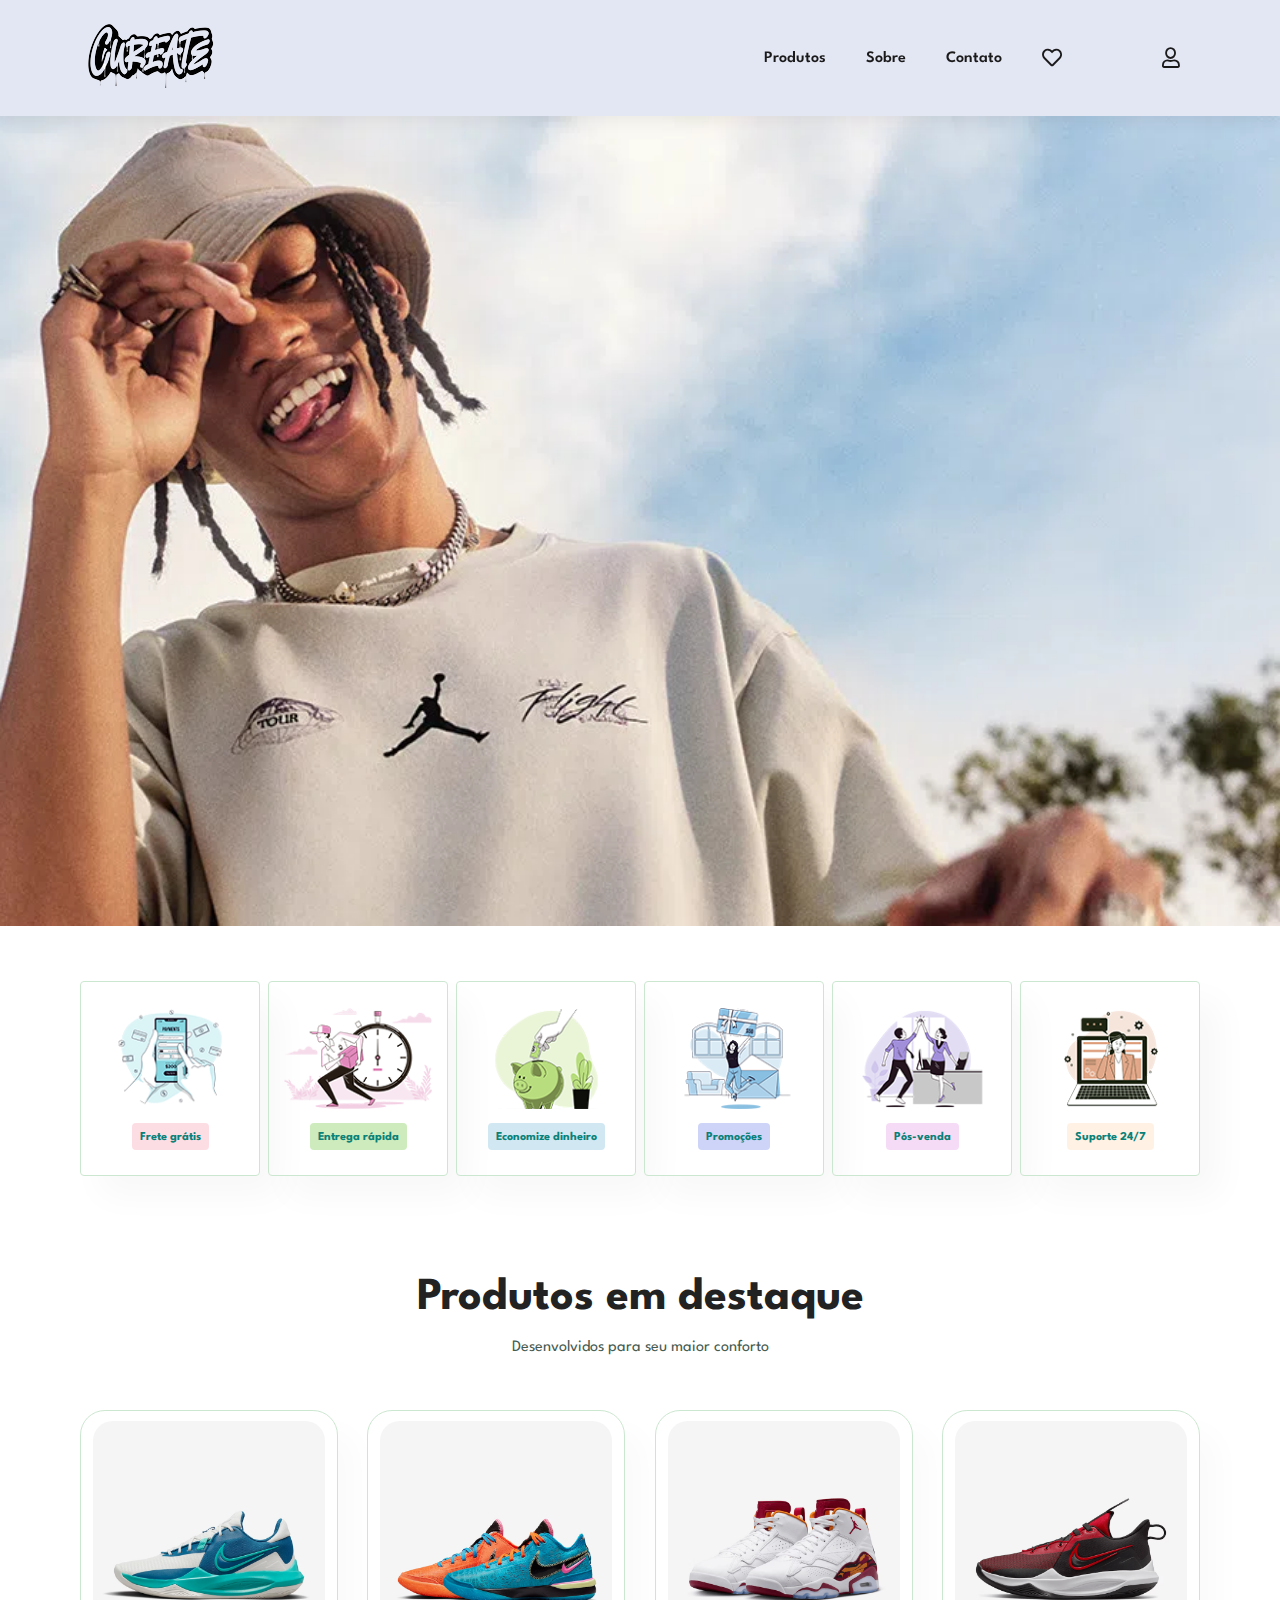
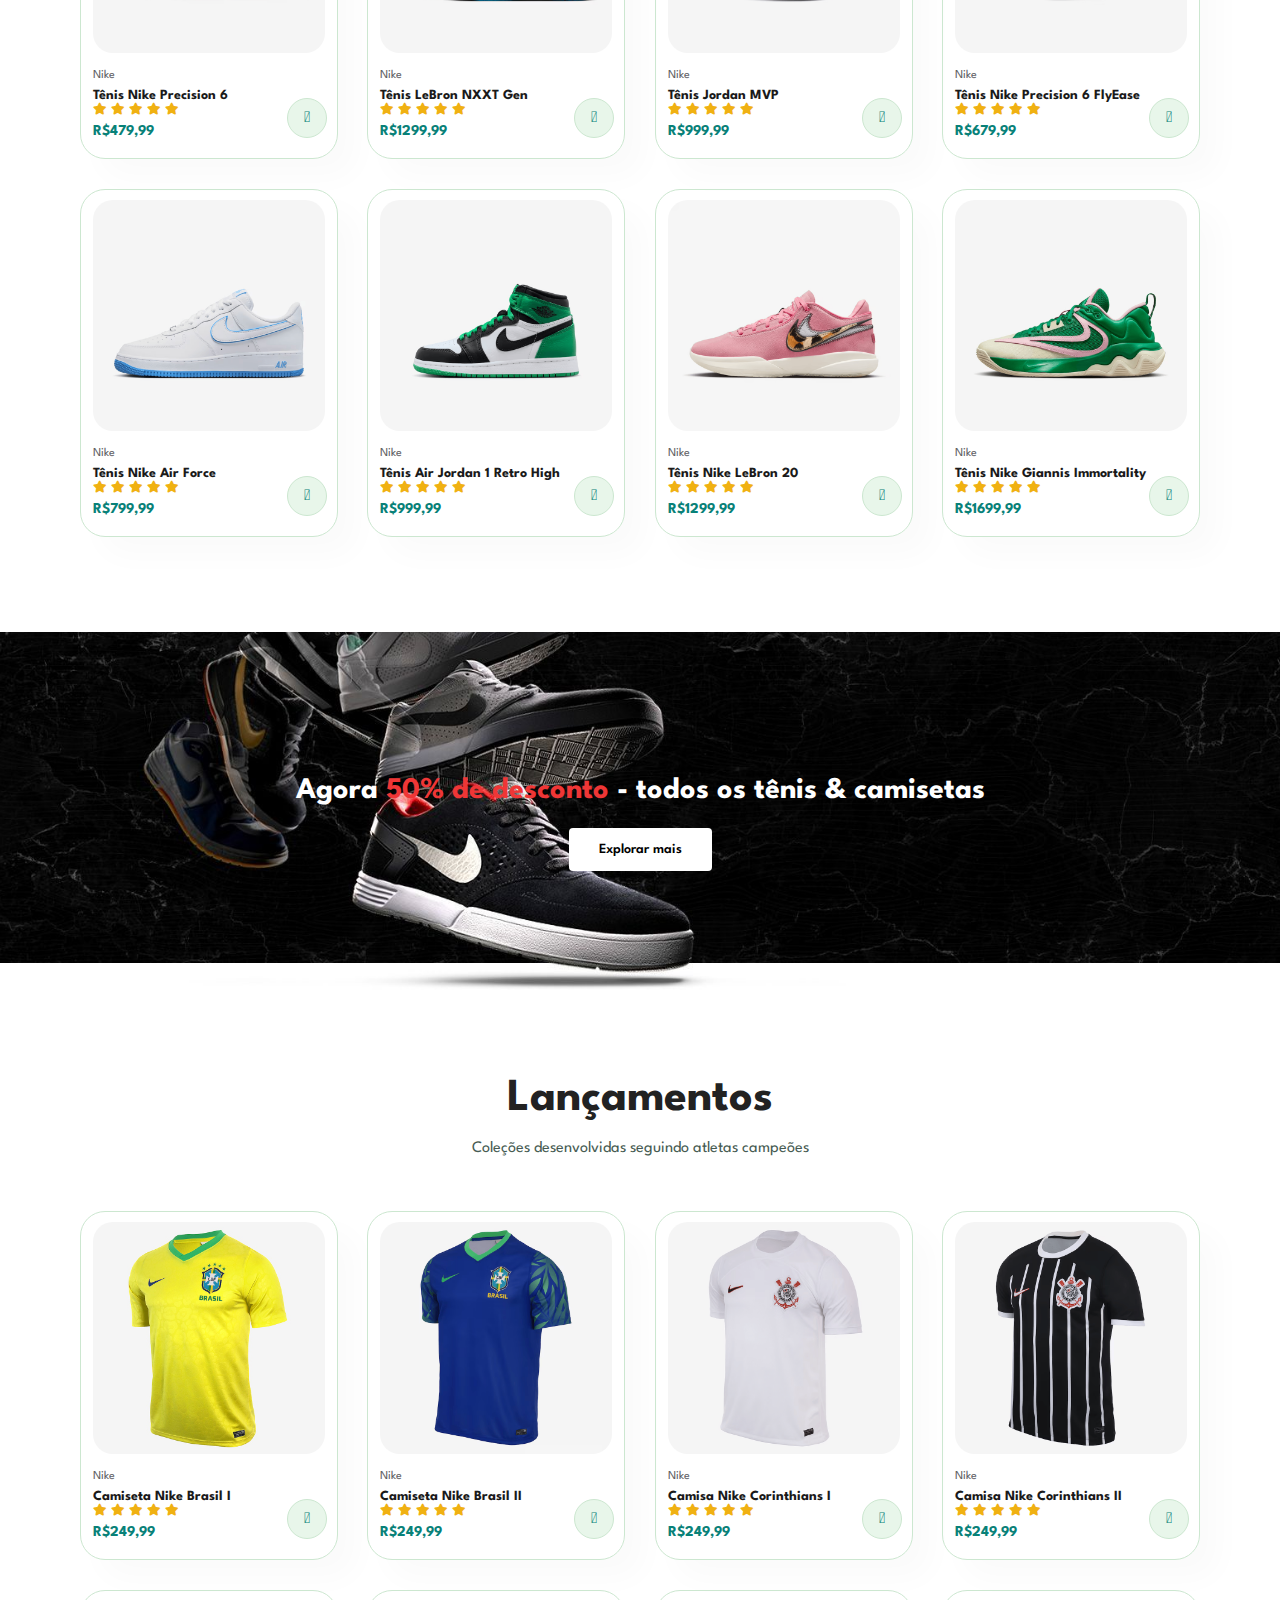
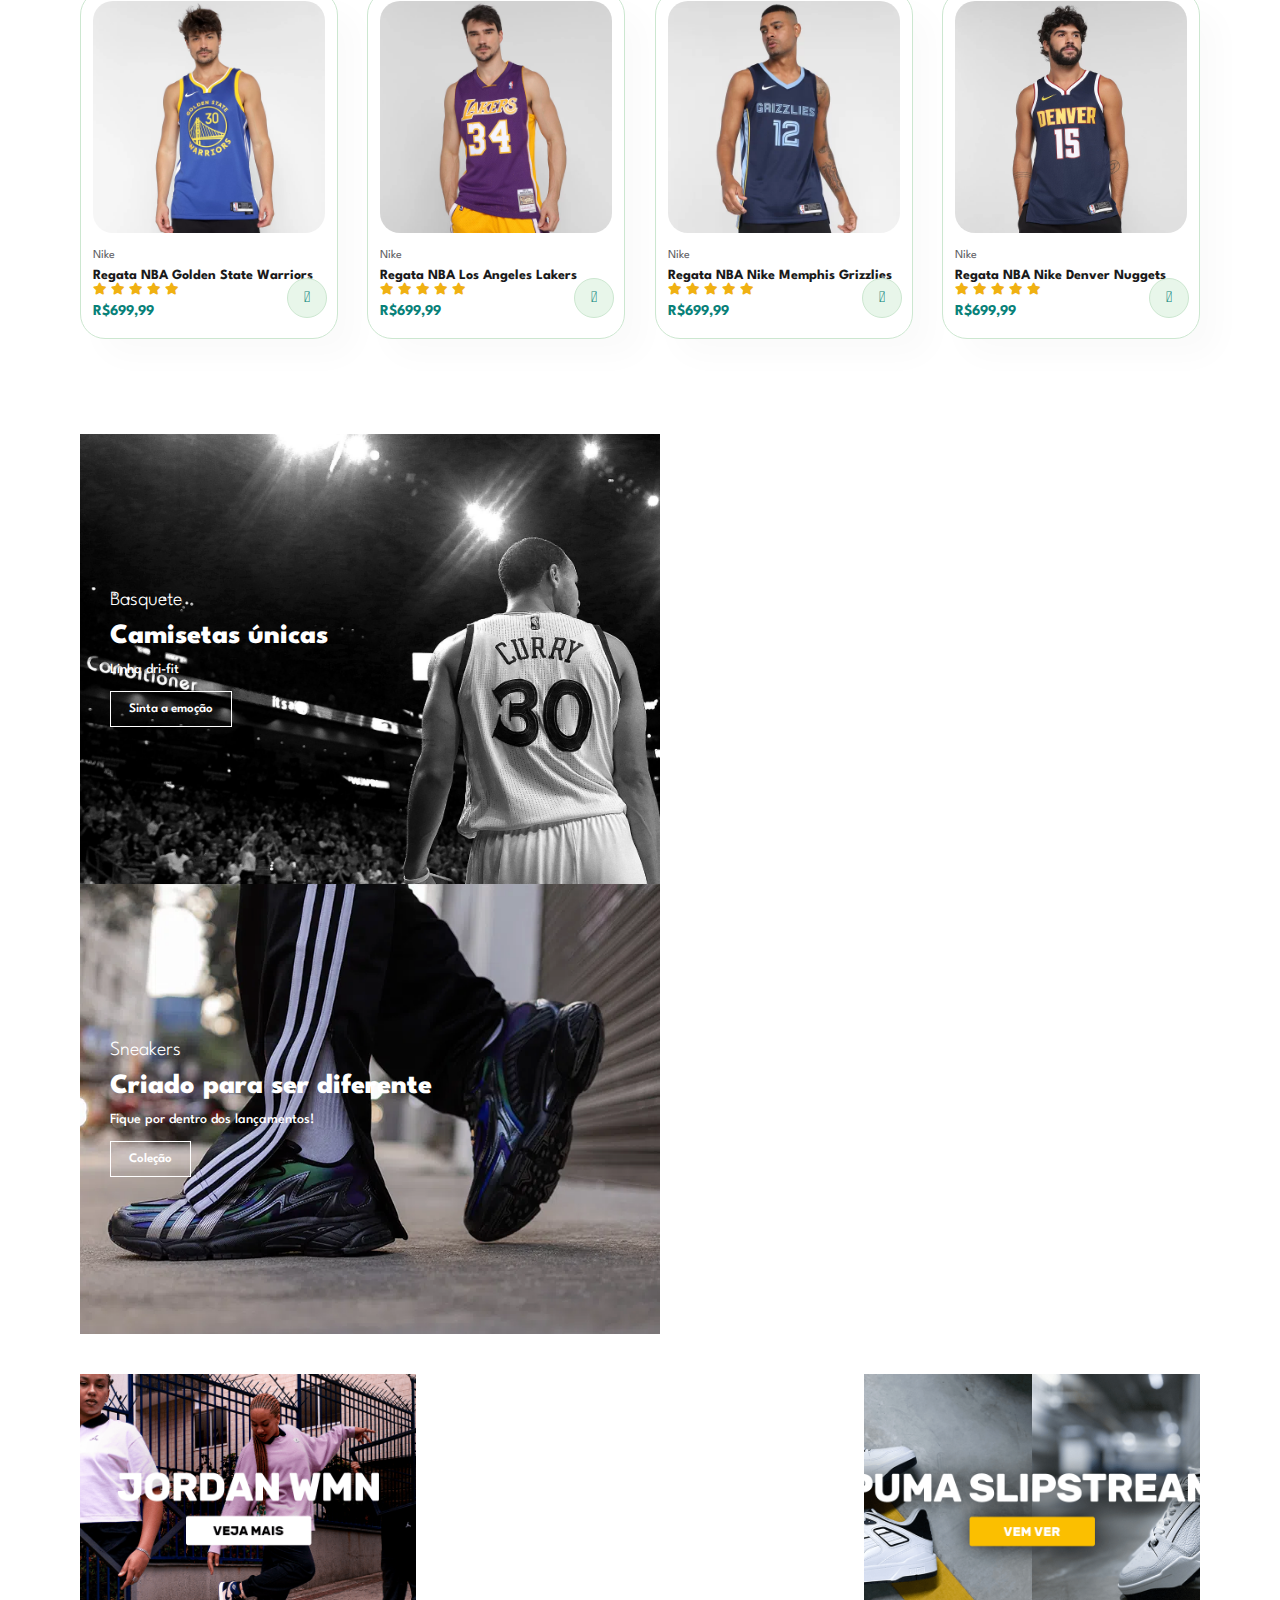
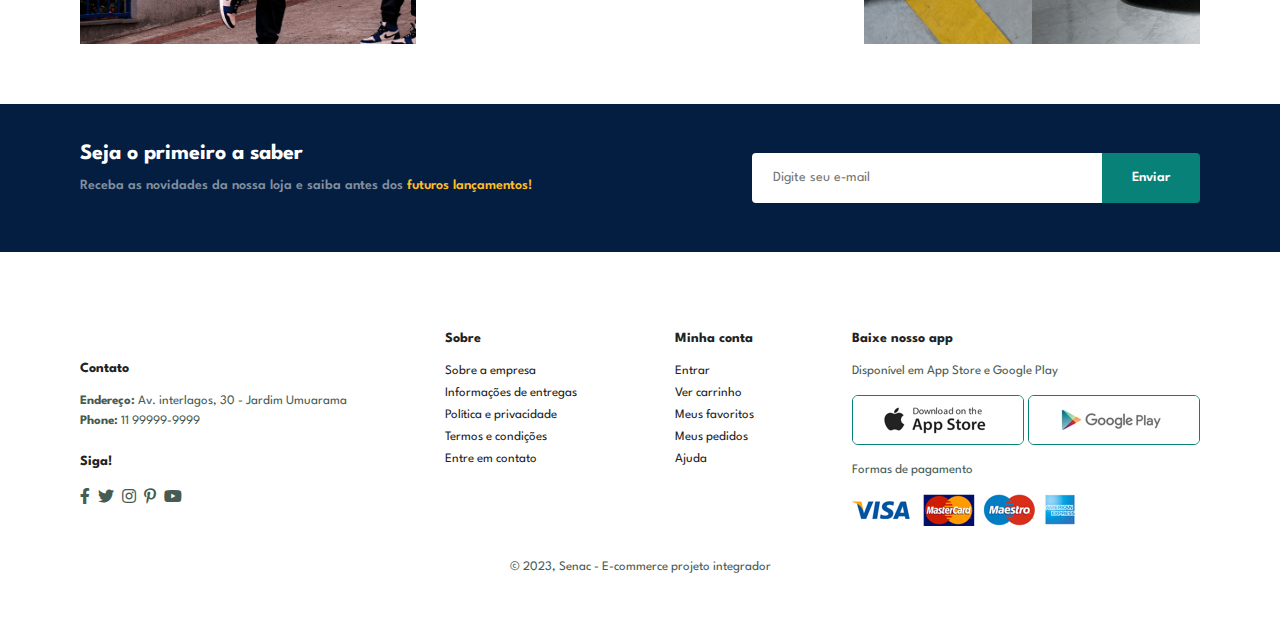
==== commit 6b40faf5: "adicionado os banners de pagamento da página principal" ====
--- a/index.html
+++ b/index.html
@@ -416,11 +416,11 @@
             <h4>Baixe nosso app</h4>
             <p>Disponível em App Store e Google Play</p>
             <div class="row">
-                <img src="img/pay/app.jpg" alt="">
-                <img src="img/pay/play.jpg" alt="">
+                <img src="assets/img/front-end/pagamentos/app.jpg" alt="">
+                <img src="assets/img/front-end/pagamentos/play.jpg" alt="">
             </div>
             <p>Formas de pagamento</p>
-            <img src="img/pay/pay.png" alt="">
+            <img src="assets/img/front-end/pagamentos/pay.png" alt="">
         </div>
 
         <div class="copyright">
--- a/assets/css/style.css
+++ b/assets/css/style.css
@@ -144,7 +144,7 @@
     align-items: flex-start;
     justify-content: center;
     padding: 0 80px;
-    background-image: url("/assets/img/front-end/banner/banner-principal.webp");
+    background-image: url("../img/front-end/banner/banner-principal.webp");
     width: 100%;
     height: 90vh;
     background-size: cover;
@@ -315,7 +315,7 @@
 }
 
 #banner {
-    background-image: url("/assets/img/front-end/banner/banner-nike.jpg");
+    background-image: url("../img/front-end/banner/banner-nike.jpg");
     width: 100%;
     height: 40vh;
     background-size: cover;
@@ -354,7 +354,7 @@
 }
 
 #sm-banner .banner-box {
-    background-image: url("/assets/img/front-end/banner/banner-secundario01.jpg");
+    background-image: url("../img/front-end/banner/banner-secundario01.jpg");
     min-width: 580px;
     height: 50vh;
     background-size: cover;
@@ -367,7 +367,7 @@
 }
 
 #sm-banner .banner-box2 {
-    background-image: url("/assets/img/front-end/banner/banner-secundario02.png");
+    background-image: url("../img/front-end/banner/banner-secundario02.png");
 }
 
 #sm-banner h4 {
@@ -404,7 +404,7 @@
 }
 
 #banner3 .banner-box {
-    background-image: url("/assets/img/front-end/banner/banner-jordanwmn.png");
+    background-image: url("../img/front-end/banner/banner-jordanwmn.png");
     min-width: 30%;
     height: 30vh;
     background-size: cover;
@@ -418,11 +418,11 @@
 }
 
 #banner3 .banner-box2 {
-    background-image: url("/assets/img/front-end/banner/banner-central.png");
+    background-image: url("../img/front-end/banner/banner-central.png");
 }
 
 #banner3 .banner-box3 {
-    background-image: url("/assets/img/front-end/banner/banner-puma.png");
+    background-image: url("../img/front-end/banner/banner-puma.png");
 }
 
 #banner3 h2 {
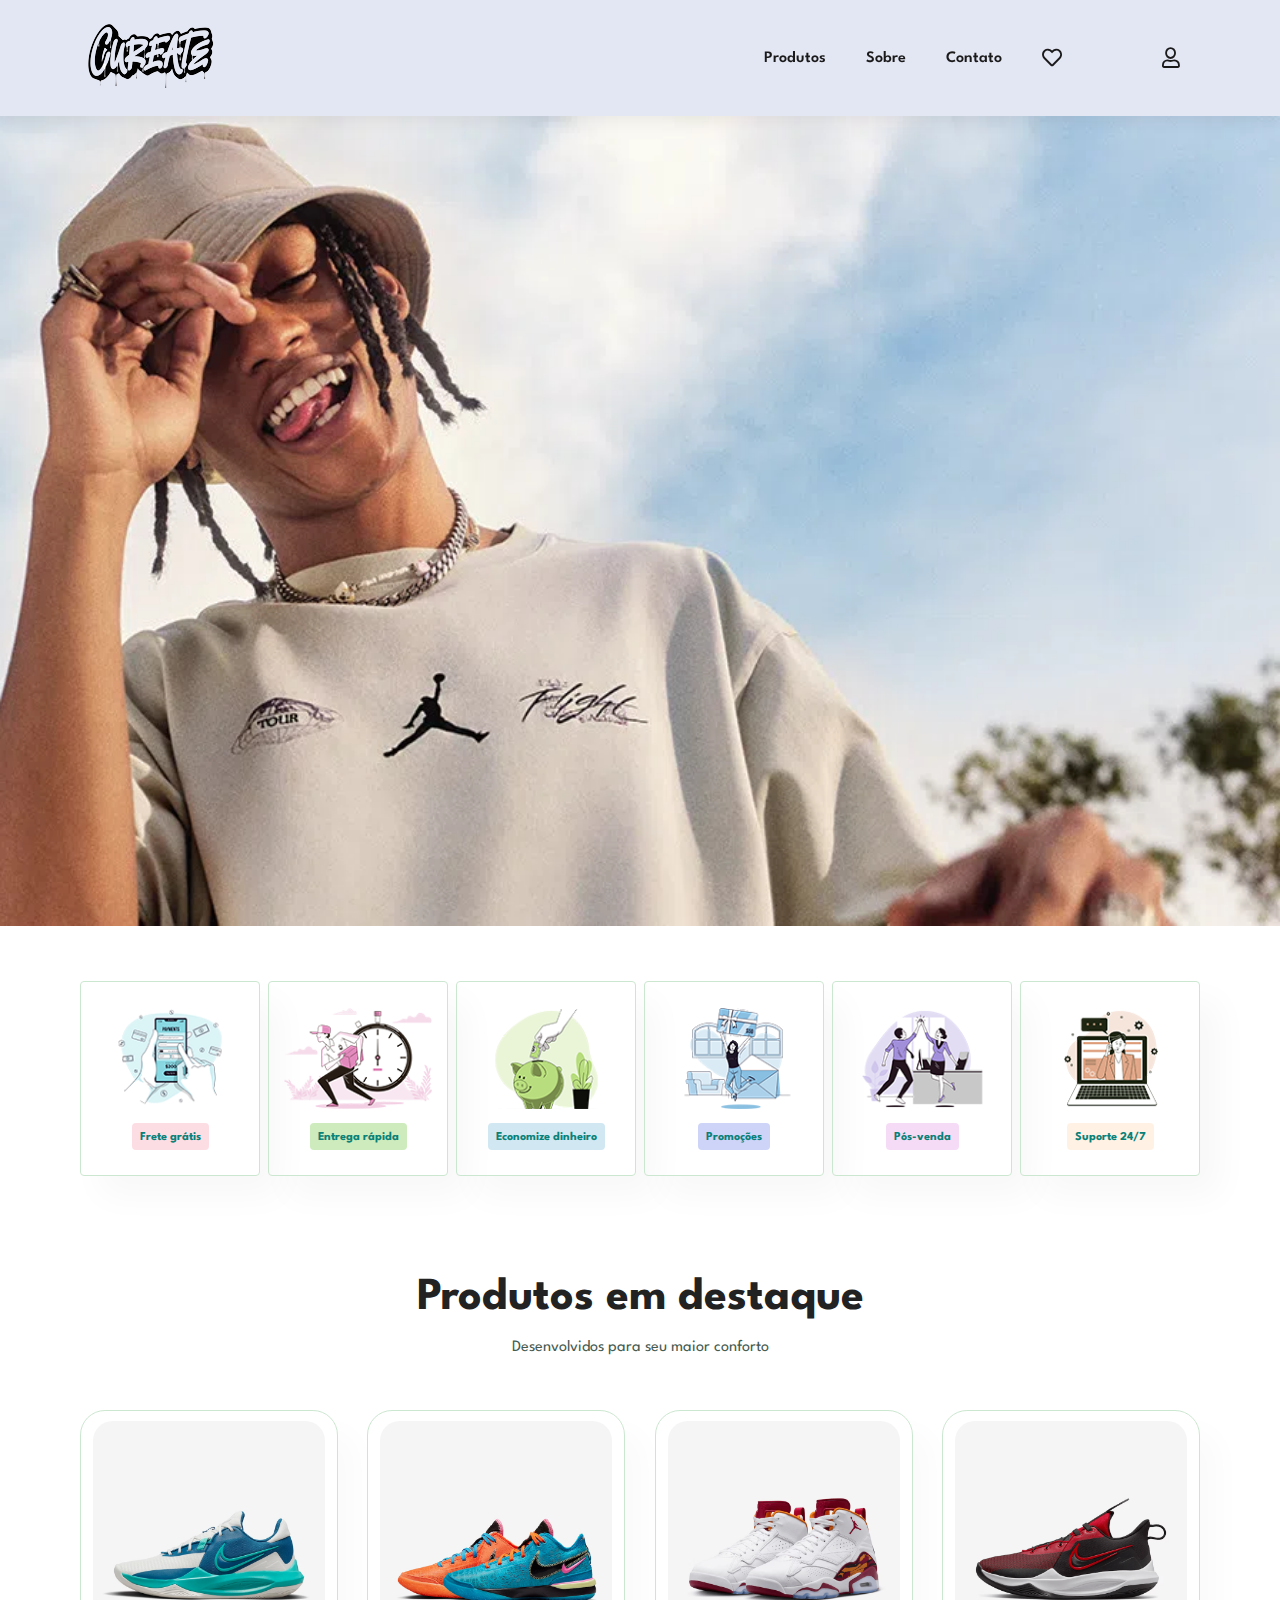
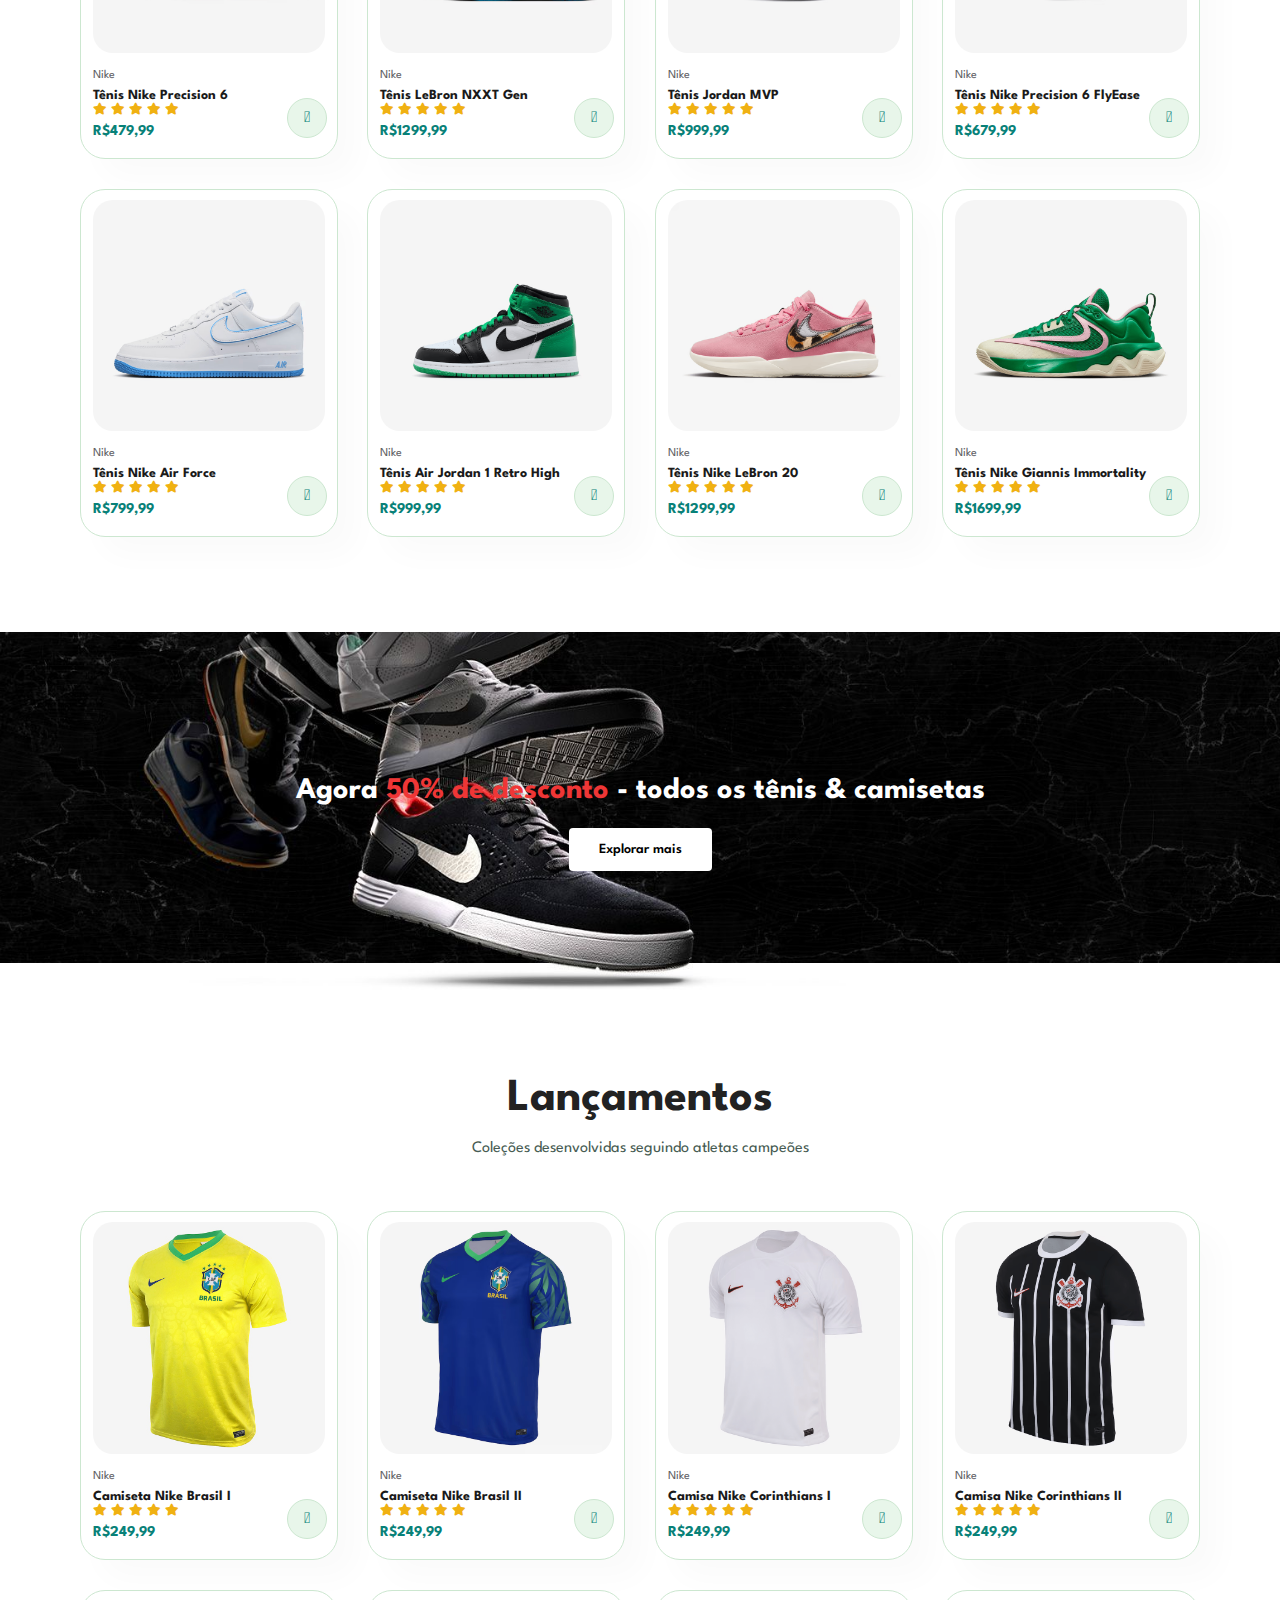
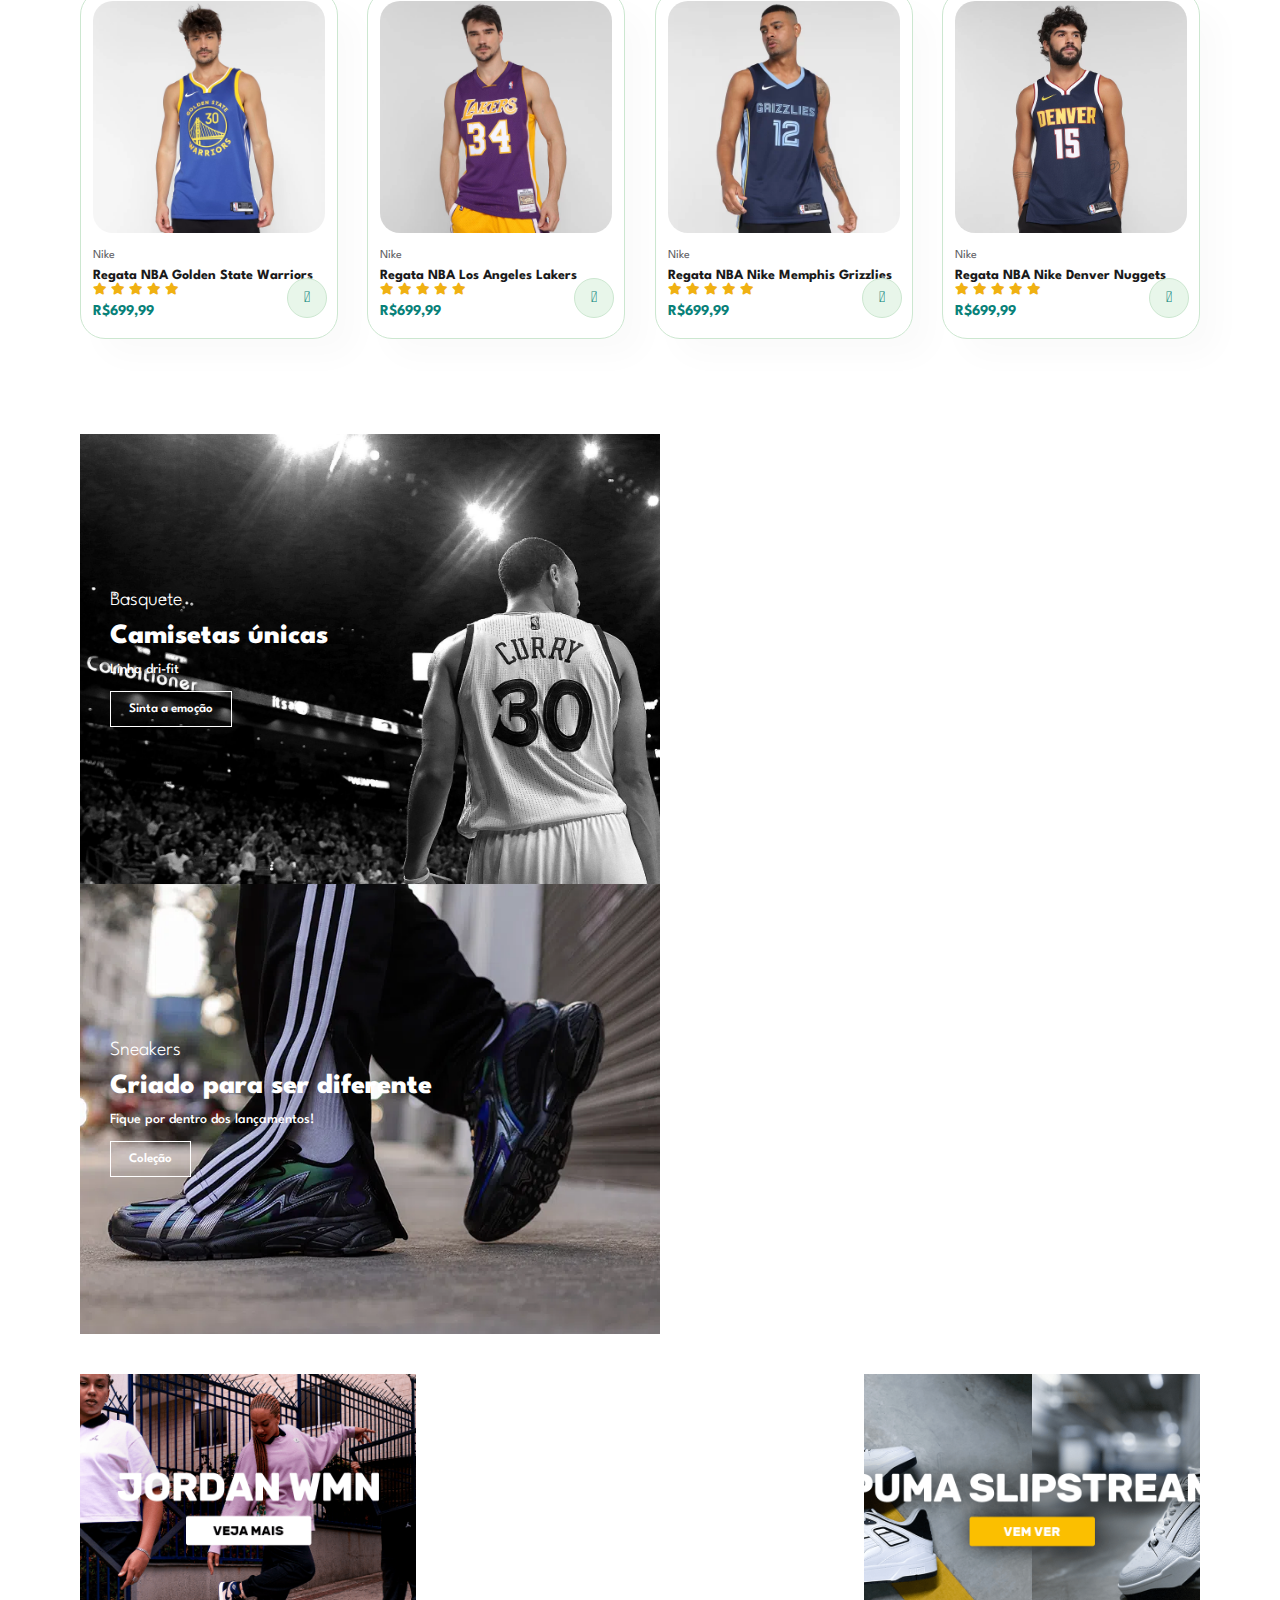
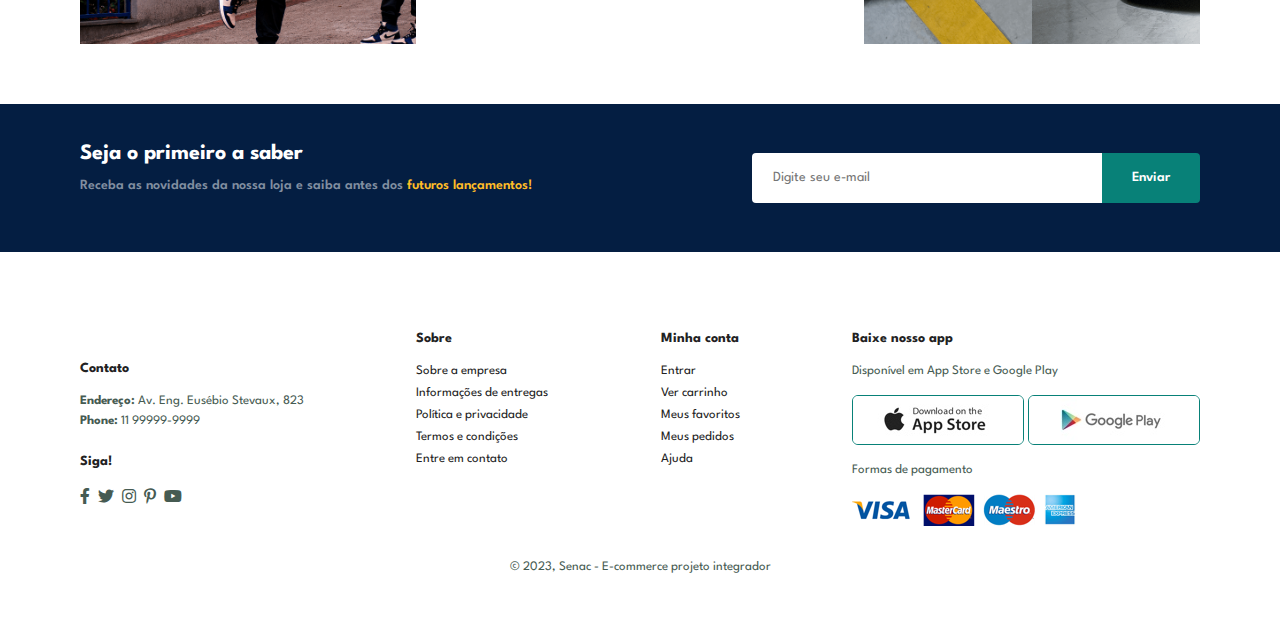
==== commit b92f0331: "atualização do endereço" ====
--- a/index.html
+++ b/index.html
@@ -21,7 +21,7 @@
             <ul id="navbar">
                 <li><a href="#">Produtos</a></li>
                 <li><a href="#">Sobre</a></li>
-                <li><a href="#">Contato</a></li>
+                <li><a href="contato.html">Contato</a></li>
                 <li id="lg-bag"><a href="#"><i class="fas fa-heart"></i></a></li>
                 <li id="lg-bag"><a href="#"><i class="far fa-shopping-bag"></i></a></li>
                 <li id="lg-bag"><a href="#"><i class="fas fa-user"></i></a></li>
@@ -71,131 +71,154 @@
         <p>Desenvolvidos para seu maior conforto</p>
         <div class="pro-container">
             <div class="pro">
-                <img src="assets/img/front-end/produtos/tênis/Tênis Nike Precision 6 Masculino/Nike Precision01.png" alt="">
-                <div class="des">
-                    <span>Nike</span>
-                    <h5>Tênis Nike Precision 6</h5>
-                    <div class="star">
-                        <i class="fas fa-star"></i>
-                        <i class="fas fa-star"></i>
-                        <i class="fas fa-star"></i>
-                        <i class="fas fa-star"></i>
-                        <i class="fas fa-star"></i>
-                    </div>
-                    <h4>R$479,99</h4>
-                </div>
-                <a href="#"><i class="fal fa-shopping-cart cart"></i></a>
-            </div>
-            <div class="pro">
-                <img src="assets/img/front-end/produtos/tênis/LeBron NXXT Gen/LeBron NXXT Gen01.png" alt="">
-                <div class="des">
-                    <span>Nike</span>
-                    <h5>Tênis LeBron NXXT Gen</h5>
-                    <div class="star">
-                        <i class="fas fa-star"></i>
-                        <i class="fas fa-star"></i>
-                        <i class="fas fa-star"></i>
-                        <i class="fas fa-star"></i>
-                        <i class="fas fa-star"></i>
-                    </div>
-                    <h4>R$1299,99</h4>
-                </div>
-                <a href="#"><i class="fal fa-shopping-cart cart"></i></a>
-            </div>
-            <div class="pro">
-                <img src="assets/img/front-end/produtos/tênis/Tênis Jordan MVP Masculino/Tênis Jordan MVP Masculino01.png" alt="">
-                <div class="des">
-                    <span>Nike</span>
-                    <h5>Tênis Jordan MVP</h5>
-                    <div class="star">
-                        <i class="fas fa-star"></i>
-                        <i class="fas fa-star"></i>
-                        <i class="fas fa-star"></i>
-                        <i class="fas fa-star"></i>
-                        <i class="fas fa-star"></i>
-                    </div>
-                    <h4>R$999,99</h4>
-                </div>
-                <a href="#"><i class="fal fa-shopping-cart cart"></i></a>
-            </div>
-            <div class="pro">
-                <img src="assets/img/front-end/produtos/tênis/Tênis Nike Precision 6 FlyEase Masculino/Tênis Nike Precision 6 FlyEase Masculino01.png" alt="">
-                <div class="des">
-                    <span>Nike</span>
-                    <h5>Tênis Nike Precision 6 FlyEase</h5>
-                    <div class="star">
-                        <i class="fas fa-star"></i>
-                        <i class="fas fa-star"></i>
-                        <i class="fas fa-star"></i>
-                        <i class="fas fa-star"></i>
-                        <i class="fas fa-star"></i>
-                    </div>
-                    <h4>R$679,99</h4>
-                </div>
-                <a href="#"><i class="fal fa-shopping-cart cart"></i></a>
-            </div>
-            <div class="pro">
-                <img src="assets/img/front-end/produtos/tênis/Tênis Nike Air Force 1 '07 Masculino/Tênis Nike Air Force01.png" alt="">
-                <div class="des">
-                    <span>Nike</span>
-                    <h5>Tênis Nike Air Force</h5>
-                    <div class="star">
-                        <i class="fas fa-star"></i>
-                        <i class="fas fa-star"></i>
-                        <i class="fas fa-star"></i>
-                        <i class="fas fa-star"></i>
-                        <i class="fas fa-star"></i>
-                    </div>
-                    <h4>R$799,99</h4>
-                </div>
-                <a href="#"><i class="fal fa-shopping-cart cart"></i></a>
-            </div>
-            <div class="pro">
-                <img src="assets/img/front-end/produtos/tênis/Air Jordan 1 Retro High OG GS Lucky Green/Air Jordan 1 Retro High01.png" alt="">
-                <div class="des">
-                    <span>Nike</span>
-                    <h5>Tênis Air Jordan 1 Retro High</h5>
-                    <div class="star">
-                        <i class="fas fa-star"></i>
-                        <i class="fas fa-star"></i>
-                        <i class="fas fa-star"></i>
-                        <i class="fas fa-star"></i>
-                        <i class="fas fa-star"></i>
-                    </div>
-                    <h4>R$999,99</h4>
-                </div>
-                <a href="#"><i class="fal fa-shopping-cart cart"></i></a>
-            </div>
-            <div class="pro">
-                <img src="assets/img/front-end/produtos/tênis/Tênis Nike LeBron 20 Masculino/Tênis Nike LeBron 20 Masculino01.png" alt="">
-                <div class="des">
-                    <span>Nike</span>
-                    <h5>Tênis Nike LeBron 20</h5>
-                    <div class="star">
-                        <i class="fas fa-star"></i>
-                        <i class="fas fa-star"></i>
-                        <i class="fas fa-star"></i>
-                        <i class="fas fa-star"></i>
-                        <i class="fas fa-star"></i>
-                    </div>
-                    <h4>R$1299,99</h4>
-                </div>
-                <a href="#"><i class="fal fa-shopping-cart cart"></i></a>
-            </div>
-            <div class="pro">
-                <img src="assets/img/front-end/produtos/tênis/Tênis Nike Giannis Immortality 3 Masculino/Tênis Nike Giannis Immortality 3 Masculino01.png" alt="">
-                <div class="des">
-                    <span>Nike</span>
-                    <h5>Tênis Nike Giannis Immortality</h5>
-                    <div class="star">
-                        <i class="fas fa-star"></i>
-                        <i class="fas fa-star"></i>
-                        <i class="fas fa-star"></i>
-                        <i class="fas fa-star"></i>
-                        <i class="fas fa-star"></i>
-                    </div>
-                    <h4>R$1699,99</h4>
-                </div>
+                <a href="produto.html" class="decoration">
+                    <img src="assets/img/front-end/produtos/tênis/Tênis Nike Precision 6 Masculino/Nike Precision01.png"
+                        alt="">
+                    <div class="des">
+                        <span>Nike</span>
+                        <h5>Tênis Nike Precision 6</h5>
+                        <div class="star">
+                            <i class="fas fa-star"></i>
+                            <i class="fas fa-star"></i>
+                            <i class="fas fa-star"></i>
+                            <i class="fas fa-star"></i>
+                            <i class="fas fa-star"></i>
+                        </div>
+                        <h4>R$479,99</h4>
+                    </div>
+                </a>
+                <a href="#"><i class="fal fa-shopping-cart cart"></i></a>
+            </div>
+            <div class="pro">
+                <a href="#" class="decoration">
+                    <img src="assets/img/front-end/produtos/tênis/LeBron NXXT Gen/LeBron NXXT Gen01.png" alt="">
+                    <div class="des">
+                        <span>Nike</span>
+                        <h5>Tênis LeBron NXXT Gen</h5>
+                        <div class="star">
+                            <i class="fas fa-star"></i>
+                            <i class="fas fa-star"></i>
+                            <i class="fas fa-star"></i>
+                            <i class="fas fa-star"></i>
+                            <i class="fas fa-star"></i>
+                        </div>
+                        <h4>R$1299,99</h4>
+                    </div>
+                </a>
+                <a href="#"><i class="fal fa-shopping-cart cart"></i></a>
+            </div>
+            <div class="pro">
+                <a href="#" class="decoration">
+                    <img src="assets/img/front-end/produtos/tênis/Tênis Jordan MVP Masculino/Tênis Jordan MVP Masculino01.png"
+                        alt="">
+                    <div class="des">
+                        <span>Nike</span>
+                        <h5>Tênis Jordan MVP</h5>
+                        <div class="star">
+                            <i class="fas fa-star"></i>
+                            <i class="fas fa-star"></i>
+                            <i class="fas fa-star"></i>
+                            <i class="fas fa-star"></i>
+                            <i class="fas fa-star"></i>
+                        </div>
+                        <h4>R$999,99</h4>
+                    </div>
+                </a>
+                <a href="#"><i class="fal fa-shopping-cart cart"></i></a>
+            </div>
+            <div class="pro">
+                <a href="#" class="decoration">
+                    <img src="assets/img/front-end/produtos/tênis/Tênis Nike Precision 6 FlyEase Masculino/Tênis Nike Precision 6 FlyEase Masculino01.png"
+                        alt="">
+                    <div class="des">
+                        <span>Nike</span>
+                        <h5>Tênis Nike Precision 6 FlyEase</h5>
+                        <div class="star">
+                            <i class="fas fa-star"></i>
+                            <i class="fas fa-star"></i>
+                            <i class="fas fa-star"></i>
+                            <i class="fas fa-star"></i>
+                            <i class="fas fa-star"></i>
+                        </div>
+                        <h4>R$679,99</h4>
+                    </div>
+                </a>
+                <a href="#"><i class="fal fa-shopping-cart cart"></i></a>
+            </div>
+            <div class="pro">
+                <a href="#" class="decoration">
+                    <img src="assets/img/front-end/produtos/tênis/Tênis Nike Air Force 1 '07 Masculino/Tênis Nike Air Force01.png"
+                        alt="">
+                    <div class="des">
+                        <span>Nike</span>
+                        <h5>Tênis Nike Air Force</h5>
+                        <div class="star">
+                            <i class="fas fa-star"></i>
+                            <i class="fas fa-star"></i>
+                            <i class="fas fa-star"></i>
+                            <i class="fas fa-star"></i>
+                            <i class="fas fa-star"></i>
+                        </div>
+                        <h4>R$799,99</h4>
+                    </div>
+                </a>
+                <a href="#"><i class="fal fa-shopping-cart cart"></i></a>
+            </div>
+            <div class="pro">
+                <a href="#" class="decoration">
+                    <img src="assets/img/front-end/produtos/tênis/Air Jordan 1 Retro High OG GS Lucky Green/Air Jordan 1 Retro High01.png"
+                        alt="">
+                    <div class="des">
+                        <span>Nike</span>
+                        <h5>Tênis Air Jordan 1 Retro High</h5>
+                        <div class="star">
+                            <i class="fas fa-star"></i>
+                            <i class="fas fa-star"></i>
+                            <i class="fas fa-star"></i>
+                            <i class="fas fa-star"></i>
+                            <i class="fas fa-star"></i>
+                        </div>
+                        <h4>R$999,99</h4>
+                    </div>
+                </a>
+                <a href="#"><i class="fal fa-shopping-cart cart"></i></a>
+            </div>
+            <div class="pro">
+                <a href="#" class="decoration">
+                    <img src="assets/img/front-end/produtos/tênis/Tênis Nike LeBron 20 Masculino/Tênis Nike LeBron 20 Masculino01.png"
+                        alt="">
+                    <div class="des">
+                        <span>Nike</span>
+                        <h5>Tênis Nike LeBron 20</h5>
+                        <div class="star">
+                            <i class="fas fa-star"></i>
+                            <i class="fas fa-star"></i>
+                            <i class="fas fa-star"></i>
+                            <i class="fas fa-star"></i>
+                            <i class="fas fa-star"></i>
+                        </div>
+                        <h4>R$1299,99</h4>
+                    </div>
+                </a>
+                <a href="#"><i class="fal fa-shopping-cart cart"></i></a>
+            </div>
+            <div class="pro">
+                <a href="#" class="decoration">
+                    <img src="assets/img/front-end/produtos/tênis/Tênis Nike Giannis Immortality 3 Masculino/Tênis Nike Giannis Immortality 3 Masculino01.png"
+                        alt="">
+                    <div class="des">
+                        <span>Nike</span>
+                        <h5>Tênis Nike Giannis Immortality</h5>
+                        <div class="star">
+                            <i class="fas fa-star"></i>
+                            <i class="fas fa-star"></i>
+                            <i class="fas fa-star"></i>
+                            <i class="fas fa-star"></i>
+                            <i class="fas fa-star"></i>
+                        </div>
+                        <h4>R$1699,99</h4>
+                    </div>
+                </a>
                 <a href="#"><i class="fal fa-shopping-cart cart"></i></a>
             </div>
         </div>
@@ -211,131 +234,155 @@
         <p>Coleções desenvolvidas seguindo atletas campeões</p>
         <div class="pro-container">
             <div class="pro">
-                <img src="assets/img/front-end/produtos/camisetas/Camiseta Nike Brasil I/Camiseta Nike Brasil I01.jpg" alt="">
-                <div class="des">
-                    <span>Nike</span>
-                    <h5>Camiseta Nike Brasil I</h5>
-                    <div class="star">
-                        <i class="fas fa-star"></i>
-                        <i class="fas fa-star"></i>
-                        <i class="fas fa-star"></i>
-                        <i class="fas fa-star"></i>
-                        <i class="fas fa-star"></i>
-                    </div>
-                    <h4>R$249,99</h4>
-                </div>
-                <a href="#"><i class="fal fa-shopping-cart cart"></i></a>
-            </div>
-            <div class="pro">
-                <img src="assets/img/front-end/produtos/camisetas/Camiseta Nike Brasil II/Camiseta Nike Brasil II01.png" alt="">
-                <div class="des">
-                    <span>Nike</span>
-                    <h5>Camiseta Nike Brasil II</h5>
-                    <div class="star">
-                        <i class="fas fa-star"></i>
-                        <i class="fas fa-star"></i>
-                        <i class="fas fa-star"></i>
-                        <i class="fas fa-star"></i>
-                        <i class="fas fa-star"></i>
-                    </div>
-                    <h4>R$249,99</h4>
-                </div>
-                <a href="#"><i class="fal fa-shopping-cart cart"></i></a>
-            </div>
-            <div class="pro">
-                <img src="assets/img/front-end/produtos/camisetas/Camisa Nike Corinthians I/Camisa Nike Corinthians I01.png" alt="">
-                <div class="des">
-                    <span>Nike</span>
-                    <h5>Camisa Nike Corinthians I</h5>
-                    <div class="star">
-                        <i class="fas fa-star"></i>
-                        <i class="fas fa-star"></i>
-                        <i class="fas fa-star"></i>
-                        <i class="fas fa-star"></i>
-                        <i class="fas fa-star"></i>
-                    </div>
-                    <h4>R$249,99</h4>
-                </div>
-                <a href="#"><i class="fal fa-shopping-cart cart"></i></a>
-            </div>
-            <div class="pro">
-                <img src="assets/img/front-end/produtos/camisetas/Camisa Nike Corinthians II/Camisa Nike Corinthians II01.png" alt="">
-                <div class="des">
-                    <span>Nike</span>
-                    <h5>Camisa Nike Corinthians II</h5>
-                    <div class="star">
-                        <i class="fas fa-star"></i>
-                        <i class="fas fa-star"></i>
-                        <i class="fas fa-star"></i>
-                        <i class="fas fa-star"></i>
-                        <i class="fas fa-star"></i>
-                    </div>
-                    <h4>R$249,99</h4>
-                </div>
-                <a href="#"><i class="fal fa-shopping-cart cart"></i></a>
-            </div>
-            <div class="pro">
-                <img src="assets/img/front-end/produtos/camisetas/Regata NBA Golden State Warriors/Regata NBA Golden State Warriors01.webp" alt="">
-                <div class="des">
-                    <span>Nike</span>
-                    <h5>Regata NBA Golden State Warriors</h5>
-                    <div class="star">
-                        <i class="fas fa-star"></i>
-                        <i class="fas fa-star"></i>
-                        <i class="fas fa-star"></i>
-                        <i class="fas fa-star"></i>
-                        <i class="fas fa-star"></i>
-                    </div>
-                    <h4>R$699,99</h4>
-                </div>
-                <a href="#"><i class="fal fa-shopping-cart cart"></i></a>
-            </div>
-            <div class="pro">
-                <img src="assets/img/front-end/produtos/camisetas/Regata NBA Los Angeles Lakers/Regata NBA Los Angeles Lakers01.webp" alt="">
-                <div class="des">
-                    <span>Nike</span>
-                    <h5>Regata NBA Los Angeles Lakers</h5>
-                    <div class="star">
-                        <i class="fas fa-star"></i>
-                        <i class="fas fa-star"></i>
-                        <i class="fas fa-star"></i>
-                        <i class="fas fa-star"></i>
-                        <i class="fas fa-star"></i>
-                    </div>
-                    <h4>R$699,99</h4>
-                </div>
-                <a href="#"><i class="fal fa-shopping-cart cart"></i></a>
-            </div>
-            <div class="pro">
-                <img src="assets/img/front-end/produtos/camisetas/Regata NBA Nike Memphis Grizzlies/Regata NBA Nike Memphis Grizzlies01.webp" alt="">
-                <div class="des">
-                    <span>Nike</span>
-                    <h5>Regata NBA Nike Memphis Grizzlies</h5>
-                    <div class="star">
-                        <i class="fas fa-star"></i>
-                        <i class="fas fa-star"></i>
-                        <i class="fas fa-star"></i>
-                        <i class="fas fa-star"></i>
-                        <i class="fas fa-star"></i>
-                    </div>
-                    <h4>R$699,99</h4>
-                </div>
-                <a href="#"><i class="fal fa-shopping-cart cart"></i></a>
-            </div>
-            <div class="pro">
-                <img src="assets/img/front-end/produtos/camisetas/Regata NBA Nike Denver Nuggets/Regata NBA Nike Denver Nuggets01.webp" alt="">
-                <div class="des">
-                    <span>Nike</span>
-                    <h5>Regata NBA Nike Denver Nuggets</h5>
-                    <div class="star">
-                        <i class="fas fa-star"></i>
-                        <i class="fas fa-star"></i>
-                        <i class="fas fa-star"></i>
-                        <i class="fas fa-star"></i>
-                        <i class="fas fa-star"></i>
-                    </div>
-                    <h4>R$699,99</h4>
-                </div>
+                <a href="#" class="decoration">
+                    <img src="assets/img/front-end/produtos/camisetas/Camiseta Nike Brasil I/Camiseta Nike Brasil I01.jpg"
+                        alt="">
+                    <div class="des">
+                        <span>Nike</span>
+                        <h5>Camiseta Nike Brasil I</h5>
+                        <div class="star">
+                            <i class="fas fa-star"></i>
+                            <i class="fas fa-star"></i>
+                            <i class="fas fa-star"></i>
+                            <i class="fas fa-star"></i>
+                            <i class="fas fa-star"></i>
+                        </div>
+                        <h4>R$249,99</h4>
+                    </div>
+                </a>
+                <a href="#"><i class="fal fa-shopping-cart cart"></i></a>
+            </div>
+            <div class="pro">
+                <a href="#" class="decoration">
+                    <img src="assets/img/front-end/produtos/camisetas/Camiseta Nike Brasil II/Camiseta Nike Brasil II01.png"
+                        alt="">
+                    <div class="des">
+                        <span>Nike</span>
+                        <h5>Camiseta Nike Brasil II</h5>
+                        <div class="star">
+                            <i class="fas fa-star"></i>
+                            <i class="fas fa-star"></i>
+                            <i class="fas fa-star"></i>
+                            <i class="fas fa-star"></i>
+                            <i class="fas fa-star"></i>
+                        </div>
+                        <h4>R$249,99</h4>
+                    </div>
+                </a>
+                <a href="#"><i class="fal fa-shopping-cart cart"></i></a>
+            </div>
+            <div class="pro">
+                <a href="#" class="decoration">
+                    <img src="assets/img/front-end/produtos/camisetas/Camisa Nike Corinthians I/Camisa Nike Corinthians I01.png"
+                        alt="">
+                    <div class="des">
+                        <span>Nike</span>
+                        <h5>Camisa Nike Corinthians I</h5>
+                        <div class="star">
+                            <i class="fas fa-star"></i>
+                            <i class="fas fa-star"></i>
+                            <i class="fas fa-star"></i>
+                            <i class="fas fa-star"></i>
+                            <i class="fas fa-star"></i>
+                        </div>
+                        <h4>R$249,99</h4>
+                    </div>
+                </a>
+                <a href="#"><i class="fal fa-shopping-cart cart"></i></a>
+            </div>
+            <div class="pro">
+                <a href="#" class="decoration">
+                    <img src="assets/img/front-end/produtos/camisetas/Camisa Nike Corinthians II/Camisa Nike Corinthians II01.png"
+                        alt="">
+                    <div class="des">
+                        <span>Nike</span>
+                        <h5>Camisa Nike Corinthians II</h5>
+                        <div class="star">
+                            <i class="fas fa-star"></i>
+                            <i class="fas fa-star"></i>
+                            <i class="fas fa-star"></i>
+                            <i class="fas fa-star"></i>
+                            <i class="fas fa-star"></i>
+                        </div>
+                        <h4>R$249,99</h4>
+                    </div>
+                </a>
+                <a href="#"><i class="fal fa-shopping-cart cart"></i></a>
+            </div>
+            <div class="pro">
+                <a href="#" class="decoration">
+                    <img src="assets/img/front-end/produtos/camisetas/Regata NBA Golden State Warriors/Regata NBA Golden State Warriors01.webp"
+                        alt="">
+                    <div class="des">
+                        <span>Nike</span>
+                        <h5>Regata NBA Golden State Warriors</h5>
+                        <div class="star">
+                            <i class="fas fa-star"></i>
+                            <i class="fas fa-star"></i>
+                            <i class="fas fa-star"></i>
+                            <i class="fas fa-star"></i>
+                            <i class="fas fa-star"></i>
+                        </div>
+                        <h4>R$699,99</h4>
+                    </div>
+                </a>
+                <a href="#"><i class="fal fa-shopping-cart cart"></i></a>
+            </div>
+            <div class="pro">
+                <a href="#" class="decoration">
+                    <img src="assets/img/front-end/produtos/camisetas/Regata NBA Los Angeles Lakers/Regata NBA Los Angeles Lakers01.webp"
+                        alt="">
+                    <div class="des">
+                        <span>Nike</span>
+                        <h5>Regata NBA Los Angeles Lakers</h5>
+                        <div class="star">
+                            <i class="fas fa-star"></i>
+                            <i class="fas fa-star"></i>
+                            <i class="fas fa-star"></i>
+                            <i class="fas fa-star"></i>
+                            <i class="fas fa-star"></i>
+                        </div>
+                        <h4>R$699,99</h4>
+                    </div>
+                </a>
+                <a href="#"><i class="fal fa-shopping-cart cart"></i></a>
+            </div>
+            <div class="pro">
+                <a href="#" class="decoration">
+                    <img src="assets/img/front-end/produtos/camisetas/Regata NBA Nike Memphis Grizzlies/Regata NBA Nike Memphis Grizzlies01.webp"
+                        alt="">
+                    <div class="des">
+                        <span>Nike</span>
+                        <h5>Regata NBA Nike Memphis Grizzlies</h5>
+                        <div class="star">
+                            <i class="fas fa-star"></i>
+                            <i class="fas fa-star"></i>
+                            <i class="fas fa-star"></i>
+                            <i class="fas fa-star"></i>
+                            <i class="fas fa-star"></i>
+                        </div>
+                        <h4>R$699,99</h4>
+                    </div>
+                </a>
+                <a href="#"><i class="fal fa-shopping-cart cart"></i></a>
+            </div>
+            <div class="pro">
+                <a href="#" class="decoration">
+                    <img src="assets/img/front-end/produtos/camisetas/Regata NBA Nike Denver Nuggets/Regata NBA Nike Denver Nuggets01.webp"
+                        alt="">
+                    <div class="des">
+                        <span>Nike</span>
+                        <h5>Regata NBA Nike Denver Nuggets</h5>
+                        <div class="star">
+                            <i class="fas fa-star"></i>
+                            <i class="fas fa-star"></i>
+                            <i class="fas fa-star"></i>
+                            <i class="fas fa-star"></i>
+                            <i class="fas fa-star"></i>
+                        </div>
+                        <h4>R$699,99</h4>
+                    </div>
+                </a>
                 <a href="#"><i class="fal fa-shopping-cart cart"></i></a>
             </div>
         </div>
@@ -380,7 +427,7 @@
         <div class="col">
             <img class="logo" src="img/cureate01.png" alt="">
             <h4>Contato</h4>
-            <p><strong>Endereço: </strong> Av. interlagos, 30 - Jardim Umuarama</p>
+            <p><strong>Endereço: </strong> Av. Eng. Eusébio Stevaux, 823</p>
             <p><strong>Phone:</strong> 11 99999-9999</p>
             <div class="follow">
                 <h4>Siga!</h4>
--- a/assets/css/style.css
+++ b/assets/css/style.css
@@ -724,11 +724,15 @@
     z-index: -9;
 }
 
+.decoration {
+    text-decoration: none;
+}
+
 
 /* About Page */
 
 #page-header.about-header {
-    background-image: url("img/about/banner.png");
+    background-image: url("../img/front-end/banner/banner-nike.jpg");
 }
 
 #about-head {
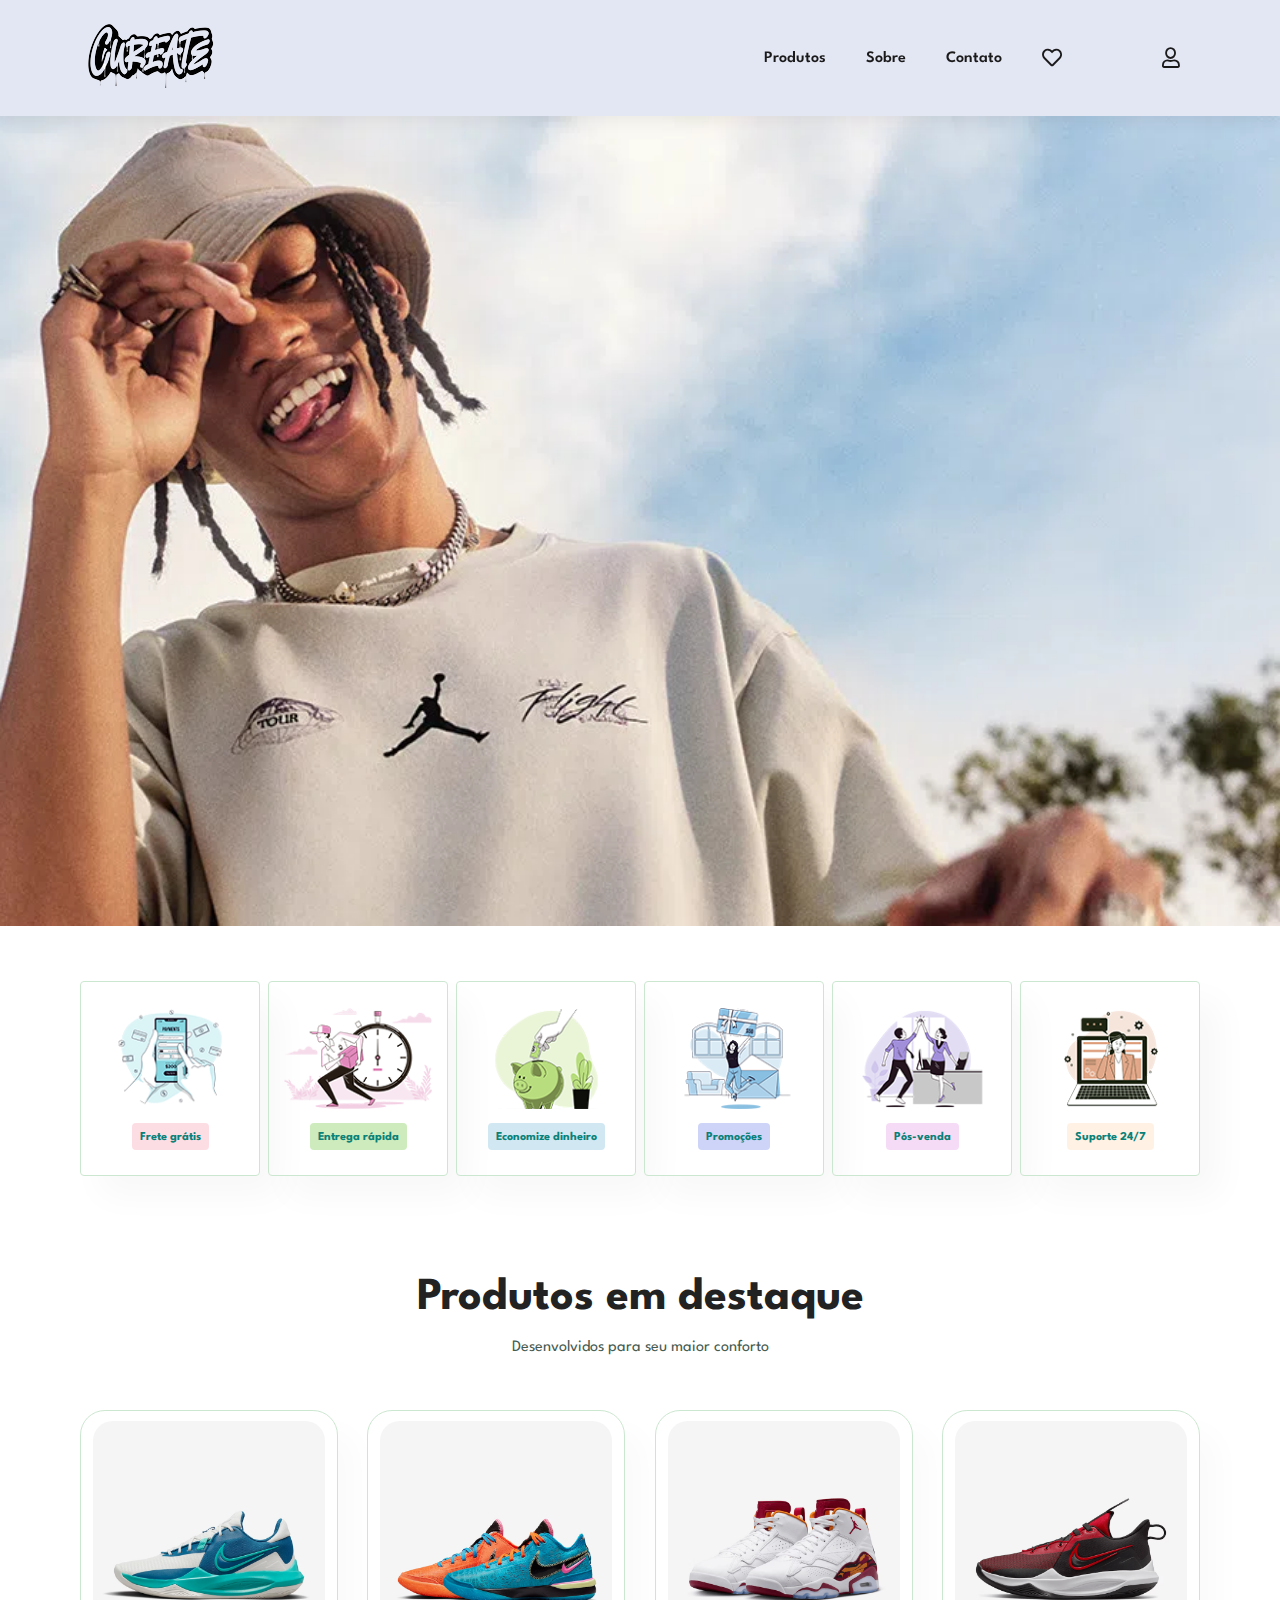
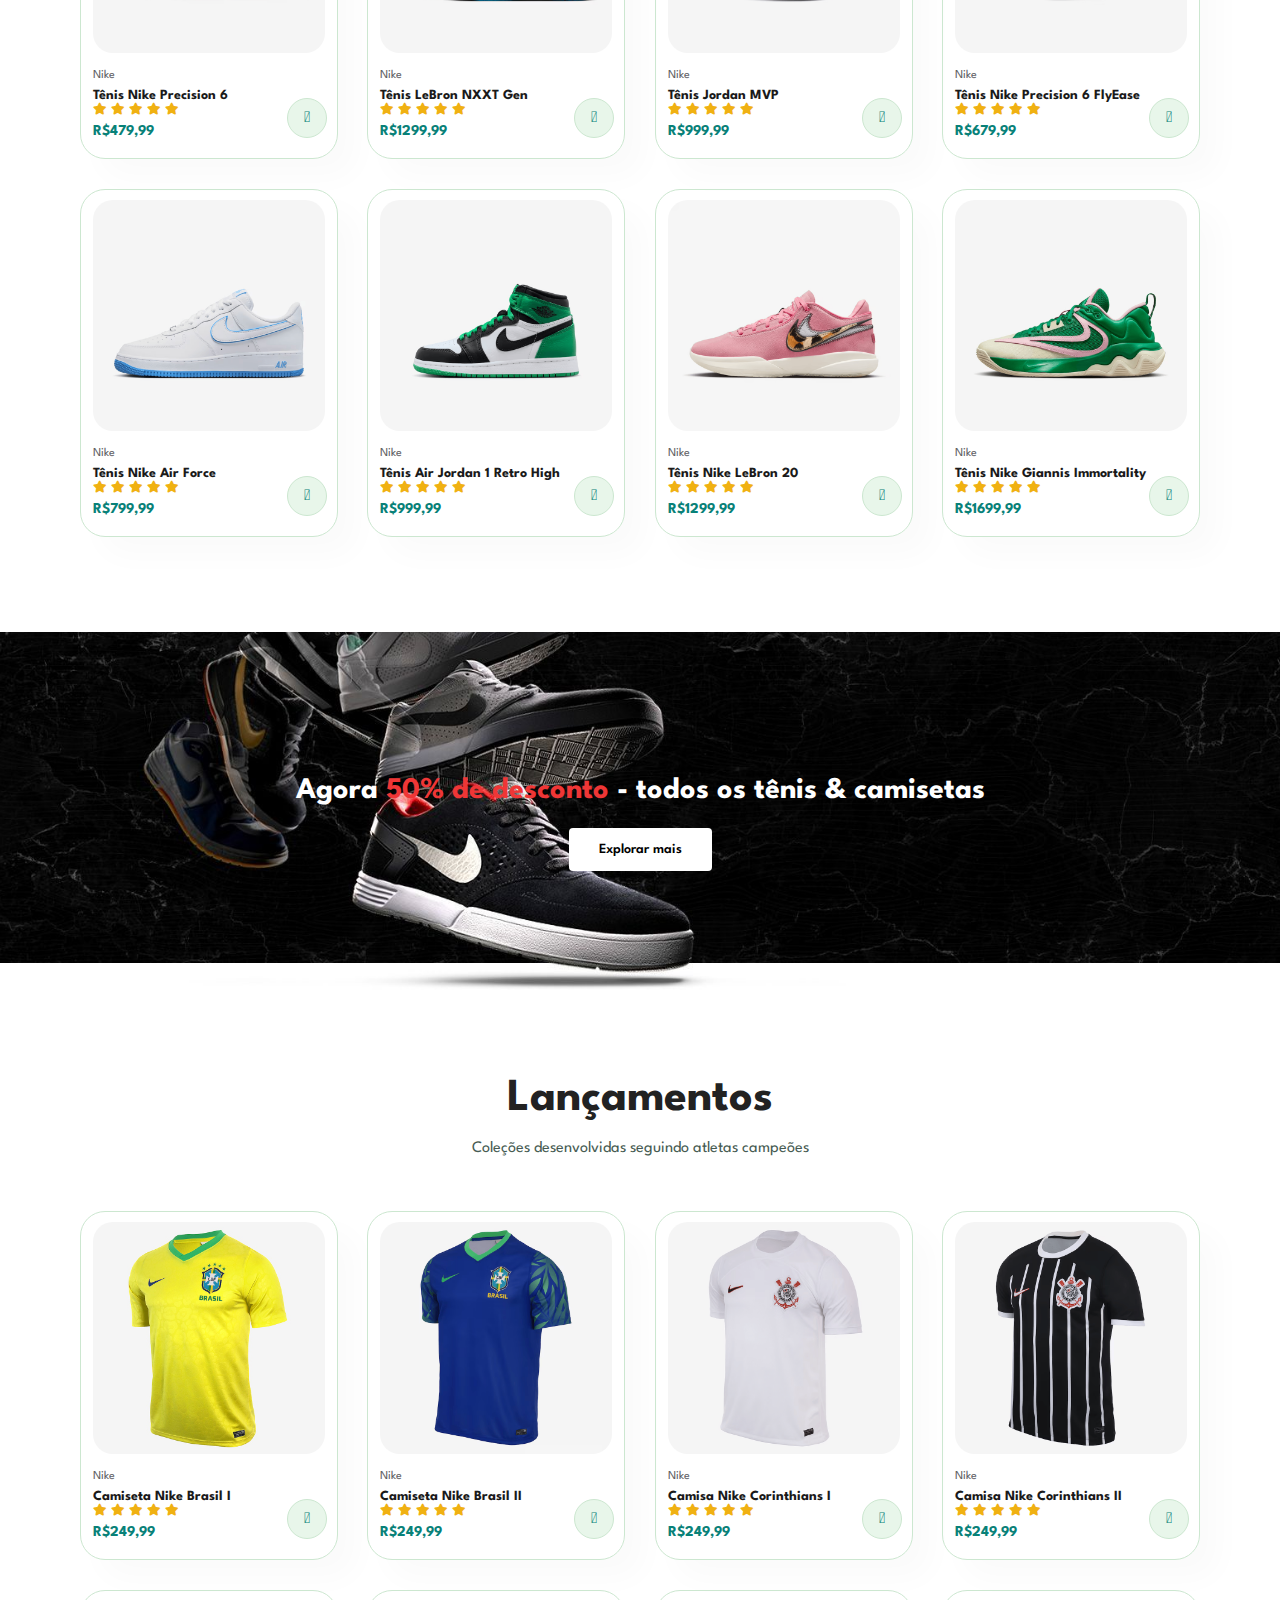
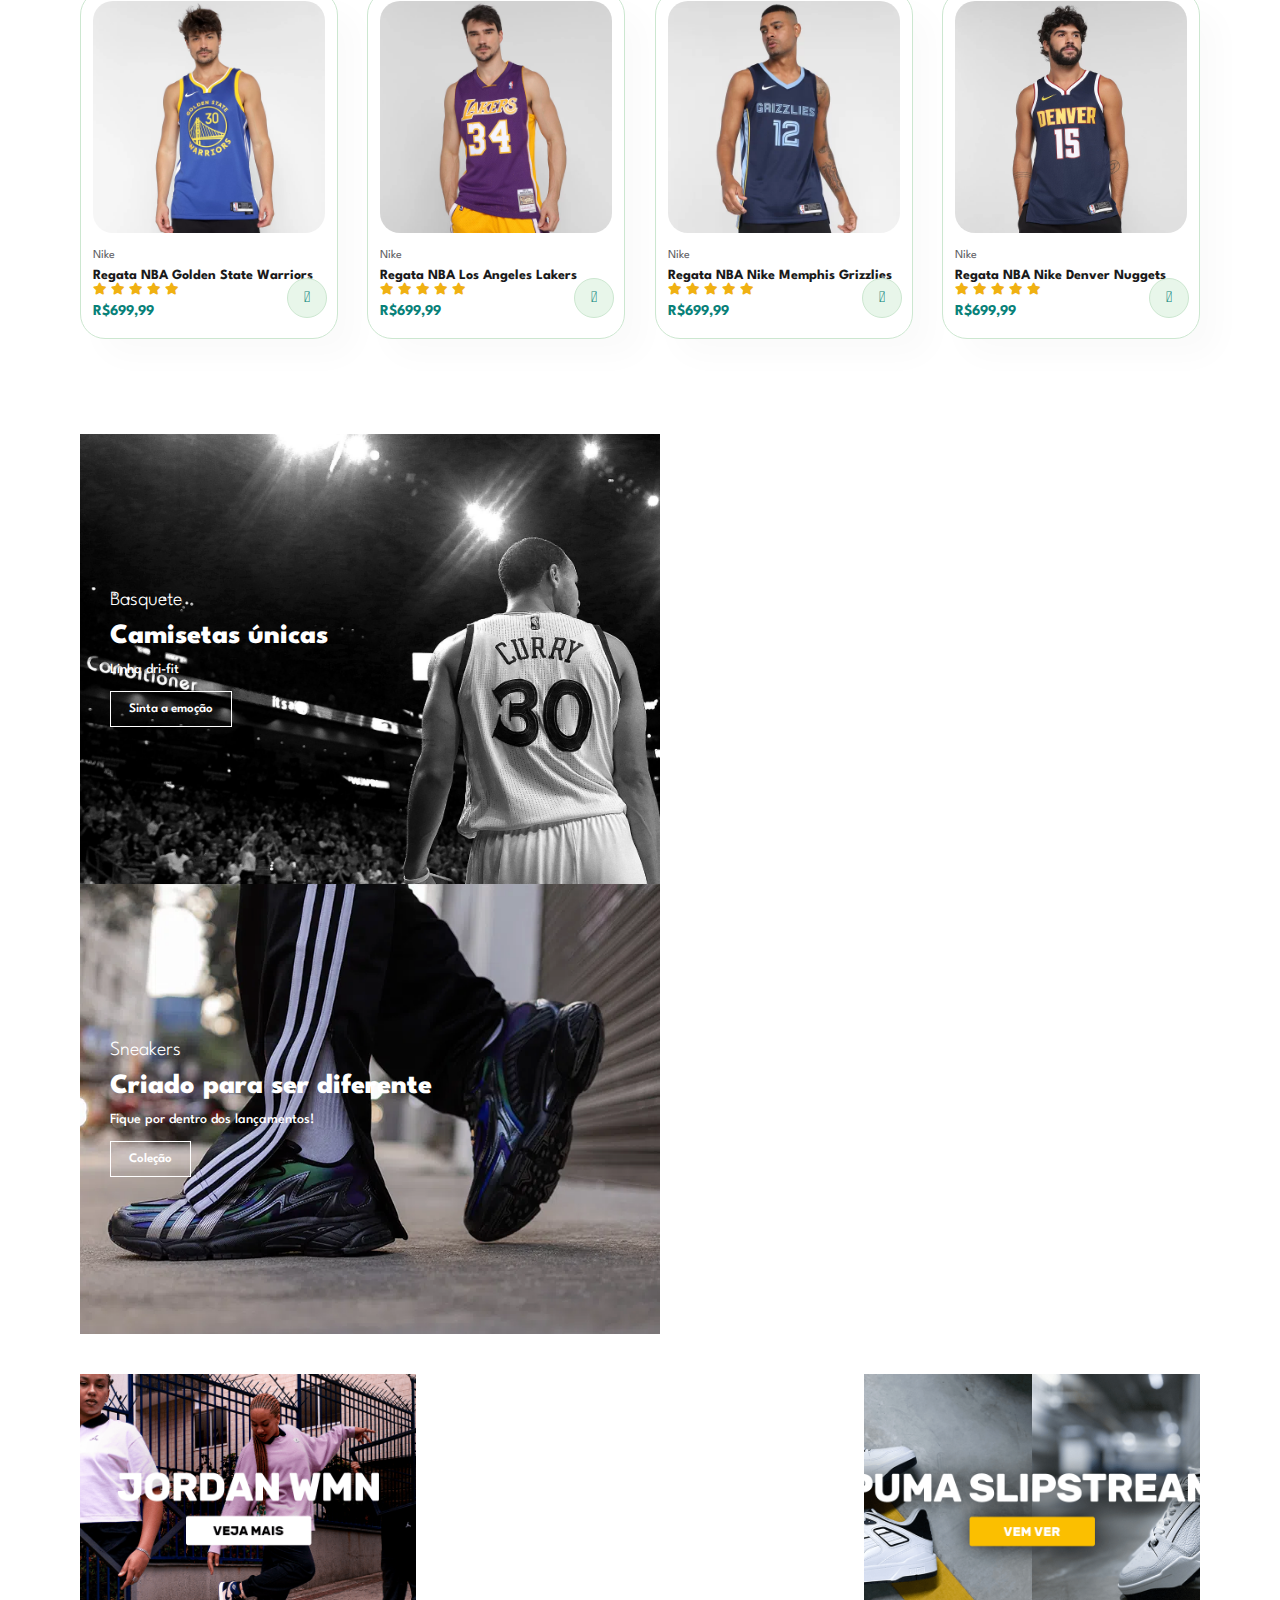
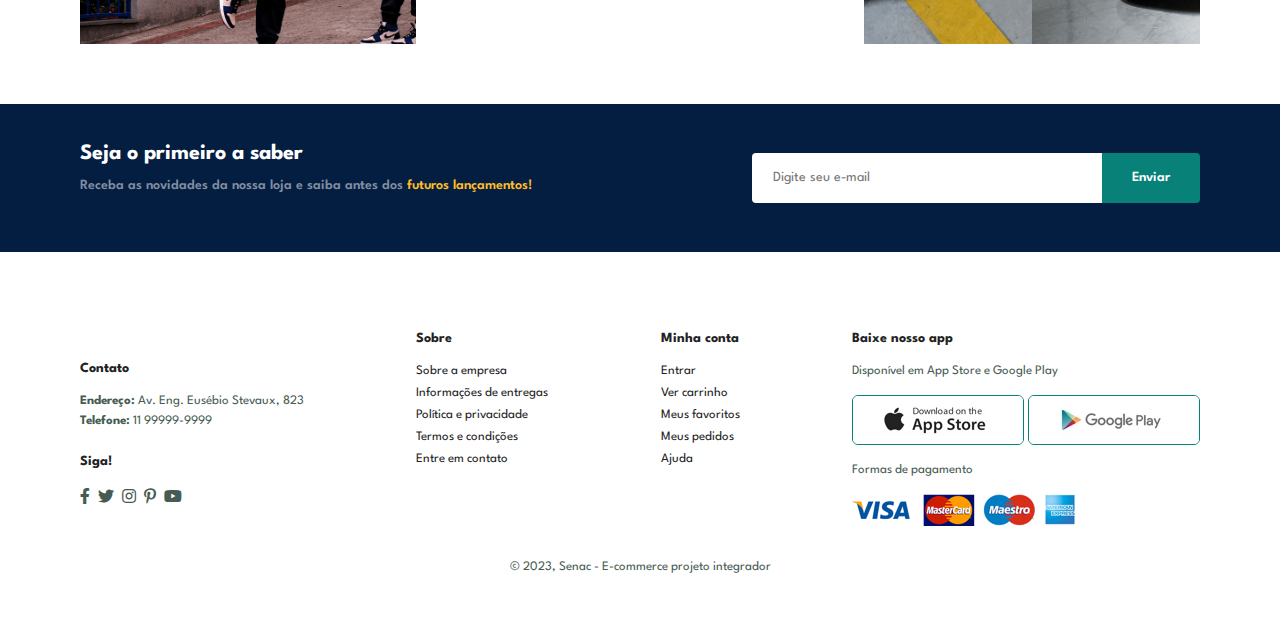
==== commit d0185cb2: "página carrinho de compras completa" ====
--- a/index.html
+++ b/index.html
@@ -23,7 +23,7 @@
                 <li><a href="#">Sobre</a></li>
                 <li><a href="contato.html">Contato</a></li>
                 <li id="lg-bag"><a href="#"><i class="fas fa-heart"></i></a></li>
-                <li id="lg-bag"><a href="#"><i class="far fa-shopping-bag"></i></a></li>
+                <li id="lg-bag"><a href="carrinho.html"><i class="far fa-shopping-bag"></i></a></li>
                 <li id="lg-bag"><a href="#"><i class="fas fa-user"></i></a></li>
                 <a href="#" id="close"><i class="far fa-times"></i></a>
             </ul>
@@ -428,7 +428,7 @@
             <img class="logo" src="img/cureate01.png" alt="">
             <h4>Contato</h4>
             <p><strong>Endereço: </strong> Av. Eng. Eusébio Stevaux, 823</p>
-            <p><strong>Phone:</strong> 11 99999-9999</p>
+            <p><strong>Telefone:</strong> 11 99999-9999</p>
             <div class="follow">
                 <h4>Siga!</h4>
                 <div class="icon">
